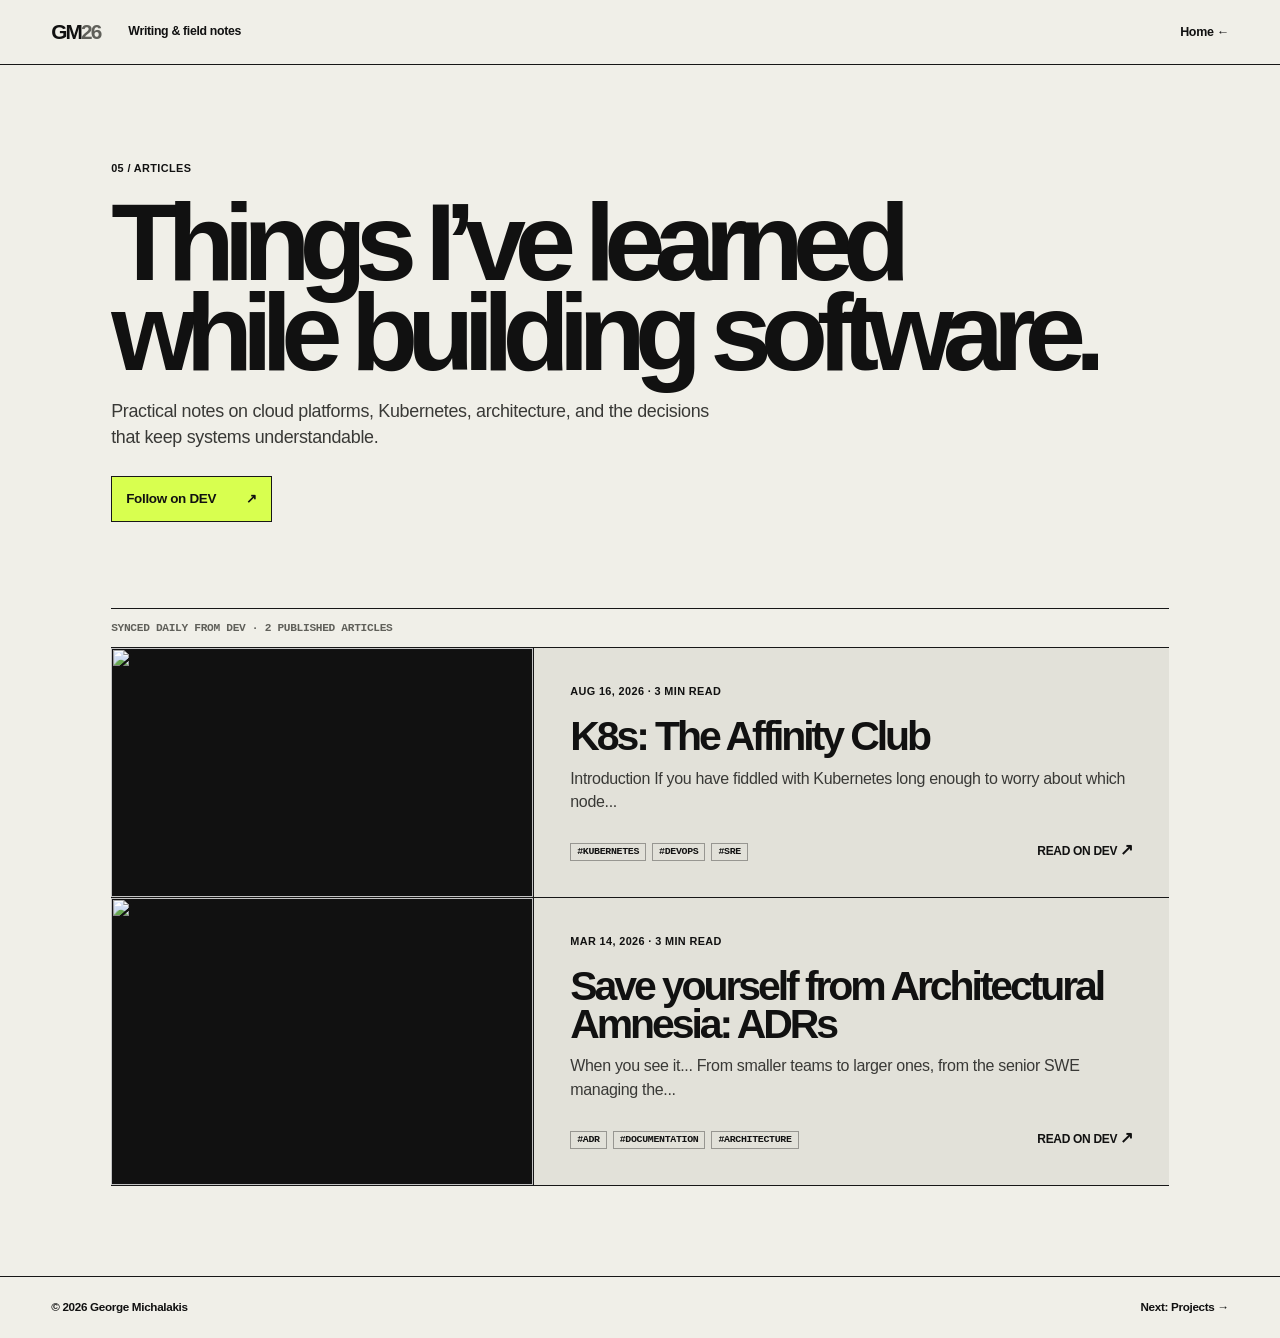
==== articles.html @ 0aab44b2 "Add DEV articles page and daily sync" ====
<!doctype html>
<html lang="en">
<head>
  <meta charset="UTF-8"><meta name="viewport" content="width=device-width, initial-scale=1.0">
  <meta name="description" content="Technical articles by George Michalakis on DEV Community."><meta name="theme-color" content="#d8ff4f">
  <title>Articles — George Michalakis</title><link rel="stylesheet" href="styles.css">
</head>
<body class="articles-page">
  <a class="skip-link" href="#main">Skip to main content</a>
  <header class="site-header"><a class="brand" href="index.html">GM<span>26</span></a><p>Writing &amp; field notes</p><a class="header-link" href="index.html">Home ←</a></header>
  <main id="main" class="detail-page">
    <div class="page-intro"><p class="eyebrow">05 / Articles</p><h1>Things I’ve learned while building software.</h1><p>Practical notes on cloud platforms, Kubernetes, architecture, and the decisions that keep systems understandable.</p><a class="button" href="https://dev.to/thegm26" target="_blank" rel="noreferrer">Follow on DEV <span>↗</span></a></div>
    <p class="article-sync-status" id="article-status" aria-live="polite">Loading articles…</p>
    <section class="article-list" id="article-list" aria-label="Articles"></section>
  </main>
  <footer><span>© 2026 George Michalakis</span><a href="projects.html">Next: Projects →</a></footer>
  <script src="articles.js"></script>
</body>
</html>
---- styles.css ----
.eyebrow{position:relative;display:inline-block}.french-flag{display:inline-block;width:18px;height:12px;margin:0 4px -2px 5px;background:linear-gradient(90deg,#0055a4 0 33.33%,#fff 33.33% 66.66%,#ef4135 66.66%)}@media(max-width:760px){.french-flag{width:15px;height:10px}}
.home-title-sticker{position:absolute;bottom:calc(100% + 3px);left:0;width:58px;height:58px;object-fit:contain;filter:drop-shadow(3px 3px 0 var(--ink))}@media(max-width:760px){.home-title-sticker{bottom:calc(100% + 3px);left:0;width:48px;height:48px}}
.home-stickers{display:flex;gap:10px;margin:18px 0 0}.home-stickers img{width:76px;height:76px;object-fit:contain;filter:drop-shadow(3px 3px 0 var(--ink))}
@media(min-width:901px){.home-main>.home-stickers{grid-column:1;grid-row:3;align-self:start;margin-top:190px}.home-main>.route-map{grid-row:3 / span 2}}
@media(max-width:760px){.home-stickers img{width:62px;height:62px}}
:root{--paper:#f0efe8;--ink:#111;--acid:#d8ff4f;--muted:#60605a;--line:#171717;--soft:#e2e1d9}*{box-sizing:border-box}html{background:var(--paper);scroll-behavior:smooth}body{margin:0;color:var(--ink);background:var(--paper);font:16px/1.45 Arial,Helvetica,sans-serif;letter-spacing:-.02em}a{color:inherit}.skip-link{position:absolute;z-index:5;top:-50px;left:12px;padding:9px 12px;background:var(--acid);font-weight:700}.skip-link:focus{top:12px}.site-header,footer{padding-inline:clamp(18px,4vw,64px)}.site-header{display:flex;align-items:center;min-height:65px;gap:28px;border-bottom:1px solid var(--line)}.brand{font-size:1.3rem;font-weight:900;letter-spacing:-.09em;text-decoration:none}.brand span{color:var(--muted)}.site-header p{margin:0;font-size:.77rem;font-weight:700}.header-link{margin-left:auto;font-size:.78rem;font-weight:800;text-decoration:none}.header-link:hover,footer a:hover{text-decoration:underline;text-underline-offset:3px}.home-main{max-width:1480px;margin:auto;padding:clamp(43px,7vw,100px) clamp(18px,4vw,64px) 46px}.eyebrow{margin:0;font-size:.68rem;font-weight:800;letter-spacing:.035em;text-transform:uppercase}.home-main h1,.page-intro h1{max-width:990px;margin:20px 0 22px;font-size:clamp(3.5rem,8.6vw,9rem);font-weight:800;letter-spacing:-.1em;line-height:.82}.intro{max-width:590px;margin:0;color:#363632;font-size:clamp(1.03rem,1.55vw,1.28rem);line-height:1.42}.navigator{position:relative;display:grid;grid-template-columns:1fr minmax(310px,420px) 1fr;grid-template-rows:1fr 1fr;max-width:1120px;min-height:520px;margin:clamp(56px,8vw,115px) auto 0;border-top:1px solid var(--line);border-bottom:1px solid var(--line)}.portrait-wrap{position:relative;z-index:1;display:grid;grid-row:1/3;grid-column:2;place-items:center;margin:-1px 0;border-right:1px solid var(--line);border-left:1px solid var(--line);background:var(--ink)}.portrait-wrap img{width:min(75%,300px);aspect-ratio:1;object-fit:cover;filter:grayscale(1) contrast(1.08)}.portrait-label{position:absolute;right:18px;bottom:16px;color:var(--acid);font:800 .68rem/1 ui-monospace,SFMono-Regular,Menlo,monospace}.route{position:relative;display:flex;flex-direction:column;justify-content:center;padding:26px;border-bottom:1px solid var(--line)}.route:nth-of-type(4),.route:nth-of-type(5){border-bottom:0}.route span{position:absolute;top:13px;left:14px;color:var(--muted);font:700 .66rem/1 ui-monospace,SFMono-Regular,Menlo,monospace}.route a{display:flex;align-items:center;justify-content:space-between;max-width:270px;font-size:clamp(1.55rem,2.9vw,3rem);font-weight:800;letter-spacing:-.07em;text-decoration:none}.route a b{font-size:.7em}.route p{margin:11px 0 0;color:var(--muted);font-size:.8rem;line-height:1.35}.route:hover{background:var(--acid)}.route:hover p,.route:hover span{color:var(--ink)}.route-projects{grid-row:1;grid-column:1}.route-career{grid-row:1;grid-column:3}.route-cv{grid-row:2;grid-column:1}.route-github{grid-row:2;grid-column:3}footer{display:flex;justify-content:space-between;gap:20px;padding-top:22px;padding-bottom:22px;border-top:1px solid var(--line);font-size:.73rem;font-weight:700}footer a{text-decoration:none}
.detail-page{max-width:1440px;margin:auto;padding:clamp(45px,7vw,104px) clamp(18px,4vw,64px)}.page-intro{max-width:1030px}.page-intro h1{margin-top:19px}.page-intro>p:not(.eyebrow){max-width:620px;margin:0 0 25px;color:#393936;font-size:1.12rem}.button{display:inline-flex;gap:30px;padding:12px 14px;border:1px solid var(--line);background:var(--acid);font-size:.84rem;font-weight:800;text-decoration:none}.button:hover{background:var(--ink);color:var(--paper)}.case-grid{display:grid;grid-template-columns:1.2fr 1fr 1fr;gap:14px;margin-top:clamp(55px,8vw,100px)}.case-card{display:flex;min-height:540px;flex-direction:column;padding:19px;border:1px solid var(--line);background:var(--soft)}.case-card.bright{background:var(--acid)}.case-card h2{margin:28px 0 12px;font-size:clamp(1.7rem,2.7vw,3rem);letter-spacing:-.075em;line-height:.94}.case-card>p:not(.eyebrow):not(.tags){margin:0;color:#373733}.tags{margin:auto 0 0;padding-top:20px;border-top:1px solid rgba(17,17,17,.3);font-size:.68rem;font-weight:800;line-height:1.45;text-transform:uppercase}.case-art{position:relative;height:178px;margin:-19px -19px 24px;overflow:hidden;border-bottom:1px solid var(--line);background:var(--ink)}.clusters i{position:absolute;width:1px;height:150%;top:-45px;background:#ddd;transform:rotate(45deg)}.clusters i:nth-child(1){left:25%}.clusters i:nth-child(2){left:52%;transform:rotate(-45deg)}.clusters i:nth-child(3){left:78%}.clusters b{position:absolute;width:34px;height:34px;border:1px solid var(--acid)}.clusters b:nth-of-type(1){top:32px;left:27%}.clusters b:nth-of-type(2){top:83px;left:52%;background:var(--acid)}.clusters b:nth-of-type(3){bottom:25px;right:22%}.pipes{display:flex;align-items:center;justify-content:center;gap:13px}.pipes b{display:grid;place-items:center;width:49px;height:49px;border:1px solid var(--acid);color:var(--acid);font-size:.65rem}.pipes i{width:23px;height:1px;background:var(--acid)}.spatial{background:var(--acid)}.spatial i{position:absolute;border:1px solid var(--ink)}.spatial i:nth-child(1){top:32px;left:calc(50% - 41px);width:82px;height:82px;border-radius:50%}.spatial i:nth-child(2){top:72px;left:calc(50% - 105px);width:210px;height:1px}.spatial i:nth-child(3){top:19px;left:calc(50% - 1px);width:1px;height:137px}.career-path{max-width:980px;margin:clamp(55px,8vw,105px) 0 0;padding:0;list-style:none;border-top:1px solid var(--line)}.career-path li{display:grid;grid-template-columns:.45fr 1.2fr;gap:28px;padding:27px 0;border-bottom:1px solid var(--line)}.career-path time{color:var(--muted);font:700 .72rem/1 ui-monospace,SFMono-Regular,Menlo,monospace}.career-path h2{margin:15px 0 10px;font-size:clamp(1.45rem,2.4vw,2.4rem);letter-spacing:-.065em;line-height:1}.career-path p:not(.eyebrow){max-width:620px;margin:0;color:#363632}
@media(max-width:760px){.site-header{min-height:56px;gap:14px}.site-header p{display:none}.home-main h1,.page-intro h1{font-size:clamp(3.4rem,17vw,5.7rem)}.navigator{grid-template-columns:1fr 1fr;grid-template-rows:270px 1fr 1fr;min-height:0;margin-top:57px}.portrait-wrap{grid-row:1;grid-column:1/3;border:0;border-bottom:1px solid var(--line)}.portrait-wrap img{width:178px}.route{padding:22px 15px;min-height:168px}.route a{font-size:1.55rem}.route p{font-size:.69rem}.route-projects{grid-row:2;grid-column:1}.route-career{grid-row:2;grid-column:2}.route-cv{grid-row:3;grid-column:1;border-bottom:0}.route-github{grid-row:3;grid-column:2;border-bottom:0}.case-grid{grid-template-columns:1fr}.case-card{min-height:0}.case-art{height:166px}.career-path li{grid-template-columns:1fr;gap:13px}.detail-page{padding-bottom:70px}.page-intro>p:not(.eyebrow){font-size:1rem}footer{font-size:.66rem}}
.route-map{position:relative;max-width:1080px;height:550px;margin:clamp(54px,8vw,110px) auto 0;overflow:hidden;border:1px solid var(--line);background:#e4e3db}.map-header{position:absolute;z-index:2;top:0;right:0;left:0;display:flex;justify-content:space-between;padding:12px 14px;border-bottom:1px solid var(--line);background:var(--paper);font:700 .66rem/1 ui-monospace,SFMono-Regular,Menlo,monospace;text-transform:uppercase}.map-header p{margin:0}.map-header span{color:var(--muted)}.map-lines{position:absolute;inset:0;width:100%;height:100%}.map-lines path{fill:none;stroke:var(--ink);stroke-width:1.5;stroke-dasharray:8 7}.map-lines circle{fill:var(--acid);stroke:var(--ink);stroke-width:1.5}.deploy-bot{position:absolute;top:50%;left:50%;width:128px;height:151px;transform:translate(-50%,-42%);transition:transform .25s ease}.bot-antenna{position:absolute;top:0;left:63px;width:2px;height:21px;background:var(--ink)}.bot-antenna::before{position:absolute;top:-7px;left:-5px;width:12px;height:12px;border:1px solid var(--ink);border-radius:50%;background:var(--acid);content:""}.bot-screen{position:absolute;top:19px;left:0;width:128px;height:101px;border:2px solid var(--ink);border-radius:18px;background:var(--acid);box-shadow:7px 7px 0 var(--ink)}.bot-screen i{position:absolute;top:32px;width:13px;height:13px;border-radius:50%;background:var(--ink)}.bot-screen i:first-child{left:34px}.bot-screen i:nth-child(2){right:34px}.bot-screen b{position:absolute;bottom:16px;left:51px;font-size:26px;line-height:1}.bot-base{position:absolute;bottom:8px;left:19px;width:91px;height:20px;border:2px solid var(--ink);border-radius:0 0 14px 14px;background:var(--paper)}.deploy-bot>span{position:absolute;right:-26px;bottom:-2px;color:var(--muted);font:800 .56rem/.95 ui-monospace,SFMono-Regular,Menlo,monospace;text-align:right}.map-node{position:absolute;z-index:1;display:flex;width:210px;min-height:112px;flex-direction:column;justify-content:center;padding:17px 20px;border:1px solid var(--line);background:var(--paper);box-shadow:4px 4px 0 transparent;font-size:.84rem;text-decoration:none;transition:transform .2s ease,background .2s ease,box-shadow .2s ease}.map-node span{position:absolute;top:10px;left:11px;color:var(--muted);font:700 .61rem/1 ui-monospace,SFMono-Regular,Menlo,monospace}.map-node b{font-size:1.52rem;letter-spacing:-.07em}.map-node small{margin-top:3px;color:var(--muted);font-size:.72rem}.map-node em{position:absolute;right:16px;bottom:13px;font-size:1.18rem;font-style:normal}.map-node:hover,.map-node:focus-visible{z-index:3;background:var(--acid);box-shadow:6px 6px 0 var(--ink);outline:0;transform:translate(-4px,-4px) rotate(-1deg)}.route-map:has(.map-node:hover) .deploy-bot{transform:translate(-50%,-48%) rotate(3deg)}.node-projects{top:91px;left:11%}.node-career{top:91px;right:11%}.node-cv{bottom:42px;left:11%}.node-github{right:11%;bottom:42px}
@media(max-width:760px){.route-map{height:610px;margin-top:56px}.map-header{font-size:.58rem}.map-header span{max-width:115px;text-align:right}.map-lines{display:none}.deploy-bot{top:45%;transform:translate(-50%,-50%) scale(.84)}.map-node{width:calc(50% - 21px);min-height:101px;padding:15px}.map-node b{font-size:1.28rem}.node-projects{top:71px;left:13px}.node-career{top:71px;right:13px}.node-cv{bottom:17px;left:13px}.node-github{right:13px;bottom:17px}.route-map:has(.map-node:hover) .deploy-bot{transform:translate(-50%,-55%) scale(.84) rotate(3deg)}}
@media(min-width:901px){.home-main{display:grid;grid-template-columns:minmax(310px,.62fr) minmax(540px,1.38fr);column-gap:clamp(42px,6vw,96px);align-items:start}.home-main>.eyebrow{grid-column:1 / -1;grid-row:1}.home-main>h1{grid-column:1 / -1;grid-row:2;max-width:1250px;margin:20px 0 clamp(45px,6vw,82px);font-size:clamp(3.75rem,5.3vw,5.8rem)}.home-main>.intro{grid-column:1;grid-row:3;margin:0}.home-main>.route-map{grid-column:2;grid-row:3;width:100%;height:420px;min-height:0;margin:0}.home-main .map-node{width:205px;min-height:105px;padding:18px}.home-main .node-projects,.home-main .node-career{top:70px}.home-main .node-projects{left:8%}.home-main .node-career{right:8%}.home-main .node-cv,.home-main .node-github{bottom:46px}.home-main .node-cv{left:8%}.home-main .node-github{right:8%}.home-main .map-node .route-preview{width:124px;height:124px;top:-80px}}
.route-map .pixel-pet,.route-map .map-rover,.route-map .node-pet{animation:none!important}.route-map .pixel-pet{transform:translate(-50%,-42%)!important}.route-map .pet-prop{display:none!important}.route-map .pet-body,.route-map .pet-feet{background:var(--acid)!important}.route-map:has(.map-node:hover) .pixel-pet,.route-map:has(.map-node:focus-visible) .pixel-pet{top:50%!important;left:50%!important;transform:translate(-50%,-42%)!important}.map-node{transition:background .16s ease,box-shadow .16s ease}.map-node:hover,.map-node:focus-visible{transform:none}@media(max-width:760px){.route-map .pixel-pet{transform:translate(-50%,-50%) scale(.84)!important}.route-map:has(.map-node:hover) .pixel-pet,.route-map:has(.map-node:focus-visible) .pixel-pet{transform:translate(-50%,-50%) scale(.84)!important}}
.robot-return{z-index:3}.robot-return .pet-body{background:var(--acid)!important}.robot-return .pet-feet{background:var(--acid)!important}@media(max-width:760px){.robot-return{transform:translate(-50%,-50%) scale(.84)!important}}
.route-map:has(.node-projects:hover,.node-projects:focus-visible) .pet-prop-projects{width:43px;height:25px;top:101px;left:calc(50% - 21px);background:var(--ink);box-shadow:0 16px 0 -3px var(--ink)}.route-map:has(.node-projects:hover,.node-projects:focus-visible) .pet-prop-projects span{top:4px;left:5px;width:28px;height:12px;background:var(--acid)}.route-map:has(.node-career:hover,.node-career:focus-visible) .pet-prop-career{width:31px;height:20px;top:106px;left:calc(50% - 15px);background:var(--acid)}.route-map:has(.node-career:hover,.node-career:focus-visible) .pet-prop-career span{top:-10px;left:7px;width:11px;height:9px;border:3px solid var(--ink);border-bottom:0}.route-map:has(.node-cv:hover,.node-cv:focus-visible) .pet-prop-cv{width:23px;height:31px;top:98px;left:calc(50% - 11px);background:var(--paper)}.route-map:has(.node-cv:hover,.node-cv:focus-visible) .pet-prop-cv::before{position:absolute;top:7px;left:4px;width:9px;height:3px;background:var(--ink);box-shadow:0 6px 0 var(--ink),0 12px 0 var(--ink);content:""}.route-map:has(.node-github:hover,.node-github:focus-visible) .pet-prop-github{width:48px;height:25px;top:104px;left:calc(50% - 24px);background:var(--acid);box-shadow:-13px 9px 0 var(--acid),13px 9px 0 var(--acid)}.route-map:has(.node-github:hover,.node-github:focus-visible) .pet-prop-github::after{position:absolute;top:-22px;right:-28px;color:var(--ink);font:900 18px/1 ui-monospace,SFMono-Regular,Menlo,monospace;content:"!";text-shadow:-33px 10px 0 var(--ink),-61px 1px 0 var(--ink)}
.route-scenes{position:absolute;z-index:4;inset:0;pointer-events:none}.route-scenes img{position:absolute;top:50%;left:50%;width:285px;height:285px;object-fit:contain;opacity:0;transform:translate(-50%,-50%);transition:opacity .12s ease}.route-map:has(.node-projects:hover,.node-projects:focus-visible) .scene-projects,.route-map:has(.node-career:hover,.node-career:focus-visible) .scene-career,.route-map:has(.node-cv:hover,.node-cv:focus-visible) .scene-cv,.route-map:has(.node-github:hover,.node-github:focus-visible) .scene-github{opacity:1}@media(max-width:760px){.route-scenes img{width:215px;height:215px}}
.route-map[data-active] .robot-return{opacity:0}.route-map[data-active="projects"] .scene-projects,.route-map[data-active="career"] .scene-career,.route-map[data-active="cv"] .scene-cv,.route-map[data-active="github"] .scene-github{opacity:1}@media(max-width:760px){.route-map[data-active] .robot-return{opacity:0}}
.map-node .route-preview{position:absolute;z-index:6;top:-92px;right:-48px;width:142px;height:142px;object-fit:contain;pointer-events:none;opacity:0;transform:rotate(4deg);transition:opacity .12s ease}.map-node:hover .route-preview,.map-node:focus-visible .route-preview{opacity:1}.node-career .route-preview,.node-github .route-preview{right:auto;left:-48px;transform:rotate(-4deg)}.node-cv .route-preview{top:-98px}@media(max-width:760px){.map-node .route-preview{top:-68px;right:-28px;width:105px;height:105px}.node-career .route-preview,.node-github .route-preview{right:auto;left:-28px}.node-cv .route-preview{top:-72px}}
.map-robot{position:absolute;z-index:2;top:50%;left:50%;width:190px;height:190px;object-fit:contain;mix-blend-mode:multiply;transform:translate(-50%,-50%)}@media(max-width:760px){.map-robot{width:138px;height:138px}}

/* Route scout: a small pixel pet whose held item changes with the selected route. */
.pixel-pet{animation:pet-bob 2.4s ease-in-out infinite}.pixel-pet .pet-shadow{position:absolute;bottom:5px;left:26px;width:80px;height:11px;background:#bbb9af}.pixel-pet .pet-antenna{position:absolute;top:1px;left:65px;width:4px;height:18px;background:var(--ink)}.pixel-pet .pet-antenna::before{position:absolute;top:-7px;left:-4px;width:12px;height:12px;border:3px solid var(--ink);background:var(--acid);content:""}.pixel-pet .pet-ear{position:absolute;top:27px;width:14px;height:18px;background:var(--ink)}.pixel-pet .pet-ear-left{left:12px}.pixel-pet .pet-ear-right{right:12px}.pixel-pet .pet-head{position:absolute;top:27px;left:21px;width:90px;height:67px;border:4px solid var(--ink);background:var(--acid);box-shadow:6px 6px 0 var(--ink)}.pixel-pet .pet-head i{position:absolute;top:22px;width:10px;height:10px;background:var(--ink)}.pixel-pet .pet-head i:first-child{left:23px}.pixel-pet .pet-head i:nth-child(2){right:23px}.pixel-pet .pet-head b{position:absolute;bottom:10px;left:38px;font:900 24px/.5 ui-monospace,SFMono-Regular,Menlo,monospace}.pixel-pet .pet-body{position:absolute;top:91px;left:39px;width:53px;height:35px;border:4px solid var(--ink);background:var(--paper)}.pixel-pet .pet-body::before{position:absolute;top:7px;left:17px;width:11px;height:11px;background:var(--acid);content:""}.pixel-pet .pet-arm{position:absolute;top:96px;width:17px;height:26px;border:4px solid var(--ink);background:var(--acid)}.pixel-pet .pet-arm-left{left:24px;border-right:0}.pixel-pet .pet-arm-right{right:24px;border-left:0}.pixel-pet .pet-feet{position:absolute;bottom:12px;left:35px;width:62px;height:11px;border:4px solid var(--ink);border-top:0;background:var(--paper)}.pixel-pet .pet-prop{position:absolute;z-index:2;top:102px;left:calc(50% - 16px);width:32px;height:25px;border:3px solid var(--ink);background:var(--acid);opacity:0;transform:translateY(9px) scale(.7);transition:opacity .18s ease,transform .18s ease}.pixel-pet .pet-prop span{position:absolute}.pixel-pet .pet-prop-projects{border-top-width:8px}.pixel-pet .pet-prop-projects span{top:-11px;left:3px;width:14px;height:7px;border:3px solid var(--ink);border-bottom:0;background:var(--acid)}.pixel-pet .pet-prop-career{width:25px;height:23px;background:var(--paper)}.pixel-pet .pet-prop-career span{top:-10px;left:5px;width:10px;height:9px;border:3px solid var(--ink);border-bottom:0}.pixel-pet .pet-prop-cv{width:22px;height:29px;background:var(--paper)}.pixel-pet .pet-prop-cv::before,.pixel-pet .pet-prop-cv::after{position:absolute;left:4px;width:9px;height:3px;background:var(--ink);content:""}.pixel-pet .pet-prop-cv::before{top:7px}.pixel-pet .pet-prop-cv::after{top:14px}.pixel-pet .pet-prop-github{width:38px;height:19px;top:106px}.pixel-pet .pet-prop-github::before{position:absolute;top:-10px;left:11px;width:11px;height:9px;border:3px solid var(--ink);border-bottom:0;content:""}.pixel-pet .pet-prop-github span{right:-8px;bottom:-9px;width:10px;height:3px;background:var(--ink);box-shadow:-8px -6px 0 var(--ink),-16px -12px 0 var(--ink)}.pixel-pet .pet-caption{position:absolute;right:-28px;bottom:2px;color:var(--muted);font:800 .56rem/.95 ui-monospace,SFMono-Regular,Menlo,monospace;text-align:right;opacity:0;transform:translateY(3px);transition:opacity .18s ease,transform .18s ease}.pixel-pet .pet-caption-idle{opacity:1;transform:none}.route-map:has(.node-projects:hover,.node-projects:focus-visible) .pet-prop-projects,.route-map:has(.node-career:hover,.node-career:focus-visible) .pet-prop-career,.route-map:has(.node-cv:hover,.node-cv:focus-visible) .pet-prop-cv,.route-map:has(.node-github:hover,.node-github:focus-visible) .pet-prop-github{opacity:1;transform:none}.route-map:has(.node-projects:hover,.node-projects:focus-visible) .pet-caption-idle,.route-map:has(.node-career:hover,.node-career:focus-visible) .pet-caption-idle,.route-map:has(.node-cv:hover,.node-cv:focus-visible) .pet-caption-idle,.route-map:has(.node-github:hover,.node-github:focus-visible) .pet-caption-idle{opacity:0}.route-map:has(.node-projects:hover,.node-projects:focus-visible) .pet-caption-projects,.route-map:has(.node-career:hover,.node-career:focus-visible) .pet-caption-career,.route-map:has(.node-cv:hover,.node-cv:focus-visible) .pet-caption-cv,.route-map:has(.node-github:hover,.node-github:focus-visible) .pet-caption-github{opacity:1;transform:none}@keyframes pet-bob{50%{margin-top:-5px}}
.case-card{position:relative}.content-sticker{position:absolute;top:203px;right:13px;width:86px;height:86px;object-fit:cover;}.case-card:has(.content-sticker) h2{max-width:68%}.career-path li>div{position:relative}.timeline-sticker{position:absolute;top:0;right:0;width:94px;height:94px;object-fit:cover;}.career-path li:has(.timeline-sticker) h2,.career-path li:has(.timeline-sticker) p:not(.eyebrow){max-width:calc(100% - 118px)}
.vr-showcase{margin-top:14px;border:1px solid var(--line);background:var(--ink);color:var(--paper)}.vr-showcase-intro{padding:clamp(24px,4vw,46px);border-bottom:1px solid rgba(240,239,232,.4)}.vr-showcase .eyebrow{color:var(--acid)}.vr-showcase h2{max-width:700px;margin:15px 0;font-size:clamp(2.1rem,4.3vw,4.5rem);letter-spacing:-.09em;line-height:.88}.vr-showcase-intro>p:not(.eyebrow):not(.tags){max-width:640px;margin:0;color:#d5d4ce;font-size:1.05rem}.vr-showcase .tags{max-width:640px;margin-top:25px;border-color:rgba(240,239,232,.35);color:var(--paper)}.vr-project-grid{display:grid;grid-template-columns:repeat(2,minmax(0,1fr))}.vr-project-card{display:flex;min-height:270px;border-right:1px solid rgba(240,239,232,.4);border-bottom:1px solid rgba(240,239,232,.4);background:var(--ink);color:var(--paper);text-decoration:none;transition:background .18s ease,color .18s ease}.vr-project-card:nth-child(2n){border-right:0}.vr-project-card:nth-last-child(-n+2){border-bottom:0}.vr-project-card:hover,.vr-project-card:focus-visible{background:var(--acid);color:var(--ink);outline:0}.vr-project-image{position:relative;display:block;width:47%;min-width:47%;overflow:hidden;border-right:1px solid rgba(240,239,232,.4);background:#292929}.vr-project-image img{width:100%;height:100%;object-fit:cover;filter:saturate(.75) contrast(1.1);transition:transform .25s ease,filter .25s ease}.vr-project-card:hover .vr-project-image img,.vr-project-card:focus-visible .vr-project-image img{transform:scale(1.06);filter:saturate(1) contrast(1.05)}.vr-project-image b{position:absolute;right:10px;bottom:10px;padding:6px 8px;background:var(--acid);color:var(--ink);font-size:.65rem;letter-spacing:.02em;text-transform:uppercase}.vr-project-content{display:flex;flex:1;flex-direction:column;padding:20px}.vr-project-content strong{display:block;margin:18px 0 11px;font-size:clamp(1.35rem,2.1vw,2.2rem);letter-spacing:-.07em;line-height:.96}.vr-project-content small{color:#d5d4ce;font-size:.82rem;line-height:1.42}.vr-project-card:hover .vr-project-content small,.vr-project-card:focus-visible .vr-project-content small{color:#25251f}@media(max-width:760px){.vr-project-grid{grid-template-columns:1fr}.vr-project-card,.vr-project-card:nth-child(2n),.vr-project-card:nth-last-child(-n+2){min-height:235px;border-right:0;border-bottom:1px solid rgba(240,239,232,.4)}.vr-project-card:last-child{border-bottom:0}.vr-project-image{width:43%;min-width:43%}.vr-project-content{padding:17px}.vr-project-content strong{margin:15px 0 8px}.vr-project-content small{font-size:.76rem}}
.case-link{color:inherit;text-decoration:none;cursor:pointer;transition:transform .18s ease,box-shadow .18s ease,background .18s ease}.case-link:hover,.case-link:focus-visible{box-shadow:7px 7px 0 var(--ink);outline:0;transform:translate(-4px,-4px);background:#fff}.case-link.bright:hover,.case-link.bright:focus-visible{background:#ecff9a}.case-link-cta{display:flex;justify-content:space-between;margin-top:25px;padding:13px 0 2px;border-top:1px solid rgba(17,17,17,.3);font-size:.76rem;font-weight:800;text-transform:uppercase}.case-link-cta b{font-size:1.25rem;line-height:.7;transition:transform .18s ease}.case-link:hover .case-link-cta b,.case-link:focus-visible .case-link-cta b{transform:translateX(5px)}.case-link .tags{margin-top:15px}.vr-video-list{max-width:1050px;margin:clamp(50px,7vw,90px) 0 0;border-top:1px solid var(--line)}.vr-video{display:grid;grid-template-columns:220px minmax(0,1fr) auto;gap:clamp(19px,3.5vw,48px);align-items:center;padding:18px 0;border-bottom:1px solid var(--line);color:inherit;text-decoration:none;transition:background .18s ease}.vr-video:hover,.vr-video:focus-visible{margin-inline:-18px;padding-inline:18px;background:var(--acid);outline:0}.vr-video img{display:block;width:220px;aspect-ratio:4/3;object-fit:cover;filter:contrast(1.08)}.vr-video h2{margin:10px 0 8px;font-size:clamp(1.65rem,3vw,3rem);letter-spacing:-.075em;line-height:.94}.vr-video div>p:not(.eyebrow){max-width:570px;margin:0;color:#393936}.vr-video>span{display:flex;gap:12px;align-items:center;font-size:.76rem;font-weight:800;text-transform:uppercase}.vr-video>span b{font-size:1.25rem}@media(max-width:760px){.vr-video{grid-template-columns:112px minmax(0,1fr);gap:15px;padding:14px 0}.vr-video img{width:112px}.vr-video>span{grid-column:2;justify-self:start}.vr-video:hover,.vr-video:focus-visible{margin-inline:-10px;padding-inline:10px}.vr-video h2{font-size:1.5rem}.vr-video div>p:not(.eyebrow){font-size:.83rem}.vr-video .eyebrow{font-size:.58rem}}
@media(max-width:760px){.content-sticker{top:183px;width:74px;height:74px}.timeline-sticker{width:72px;height:72px}.career-path li:has(.timeline-sticker) h2,.career-path li:has(.timeline-sticker) p:not(.eyebrow){max-width:calc(100% - 92px)}}

/* Career is a compact overview: the intro and three chapters share one row. */
.career-page .detail-page{display:grid;grid-template-columns:minmax(310px,.66fr) minmax(720px,1.54fr);gap:clamp(42px,6vw,96px);align-items:start}.career-page .page-intro h1{max-width:620px;font-size:clamp(3rem,4.5vw,4.7rem);line-height:.9}.career-page .career-path{max-width:none;display:grid;grid-template-columns:1fr;gap:0;border:0;margin:0}.career-page .career-path li{display:block;min-height:0;padding:18px 0;border:0;background:transparent}.career-page .career-path li:first-child{padding-top:0}.career-page .career-path li+li{border-top:1px solid var(--line)}.career-page .career-path li>div{display:flex;flex-direction:column;height:100%}.career-page .career-path time{display:block;margin-bottom:20px}.career-page .timeline-sticker{position:absolute;top:0;right:0;order:initial;width:108px;height:108px;margin:0;object-fit:contain}.career-page .career-path h2{order:initial;margin:0 0 8px;font-size:clamp(1.2rem,1.55vw,1.7rem)}.career-page .career-path p:not(.eyebrow){order:initial;max-width:calc(100% - 132px)!important;font-size:.87rem}.career-page .career-path .eyebrow{order:0;margin:0}
@media(max-width:960px){.career-page .detail-page{display:block}.career-page .career-path{margin-top:42px}}@media(max-width:760px){.career-page .career-path{display:block}.career-page .career-path li{min-height:0;margin-bottom:14px}.career-page .timeline-sticker{width:88px;height:88px}.career-page .page-intro h1{font-size:clamp(2.8rem,13vw,4.8rem)}}
.career-page .career-path li.career-tutor .timeline-sticker,.career-page .career-path li.career-degree-entry .timeline-sticker{top:0;right:12px;width:84px;height:84px}@media(max-width:760px){.career-page .career-path li.career-tutor .timeline-sticker,.career-page .career-path li.career-degree-entry .timeline-sticker{right:8px;width:70px;height:70px}}

/* Articles route and the DEV-powered writing index. */
.intro-block{max-width:590px}.intro-block .intro{max-width:none}.writing-link{display:inline-flex;align-items:center;gap:14px;margin-top:24px;padding-bottom:4px;border-bottom:1px solid var(--ink);font-size:.78rem;font-weight:800;text-decoration:none;text-transform:uppercase}.writing-link span{font-size:1.15rem;line-height:.7;transition:transform .18s ease}.writing-link:hover span,.writing-link:focus-visible span{transform:translateX(5px)}
.articles-page .detail-page{max-width:1160px}.article-sync-status{margin:clamp(48px,7vw,86px) 0 0;padding:12px 0;border-top:1px solid var(--line);border-bottom:1px solid var(--line);color:var(--muted);font:700 .7rem/1.3 ui-monospace,SFMono-Regular,Menlo,monospace;text-transform:uppercase}.article-sync-status.has-error{color:#8c2020}.article-list{border-bottom:1px solid var(--line)}.article-card{display:grid;grid-template-columns:minmax(230px,.8fr) minmax(0,1.2fr);border-bottom:1px solid var(--line);background:var(--soft)}.article-card:last-child{border-bottom:0}.article-image{display:block;min-height:245px;overflow:hidden;border-right:1px solid var(--line);background:var(--ink)}.article-image img{display:block;width:100%;height:100%;object-fit:cover;filter:saturate(.7) contrast(1.05);transition:filter .2s ease,transform .2s ease}.article-card:hover .article-image img{filter:saturate(1) contrast(1);transform:scale(1.03)}.article-image-placeholder{display:grid;width:100%;height:100%;place-items:center;color:var(--acid);font:900 3rem/1 ui-monospace,SFMono-Regular,Menlo,monospace}.article-content{display:flex;min-height:245px;flex-direction:column;padding:clamp(20px,3vw,36px)}.article-content h2{margin:18px 0 11px;font-size:clamp(1.65rem,3.2vw,3.3rem);letter-spacing:-.075em;line-height:.92}.article-content h2 a{text-decoration:none}.article-content h2 a:hover{text-decoration:underline;text-decoration-thickness:2px;text-underline-offset:4px}.article-content>p:not(.eyebrow){max-width:560px;margin:0;color:#393936}.article-meta{display:flex;align-items:end;justify-content:space-between;gap:20px;margin-top:auto;padding-top:25px}.article-meta>a{font-size:.75rem;font-weight:800;text-decoration:none;text-transform:uppercase;white-space:nowrap}.article-meta>a:hover{text-decoration:underline;text-underline-offset:3px}.article-meta>a b{font-size:1rem}.article-tags{display:flex;flex-wrap:wrap;gap:6px}.article-tags span{padding:3px 6px;border:1px solid rgba(17,17,17,.36);font:700 .62rem/1 ui-monospace,SFMono-Regular,Menlo,monospace;text-transform:uppercase}@media(max-width:760px){.node-articles{top:calc(50% - 33px);left:calc(50% - 83px);width:166px!important;min-height:84px!important;padding:13px!important}.articles-page .detail-page{padding-bottom:68px}.article-card{grid-template-columns:1fr}.article-image{min-height:180px;border-right:0;border-bottom:1px solid var(--line)}.article-content{min-height:0}.article-meta{align-items:start;flex-direction:column;gap:14px;padding-top:20px}}
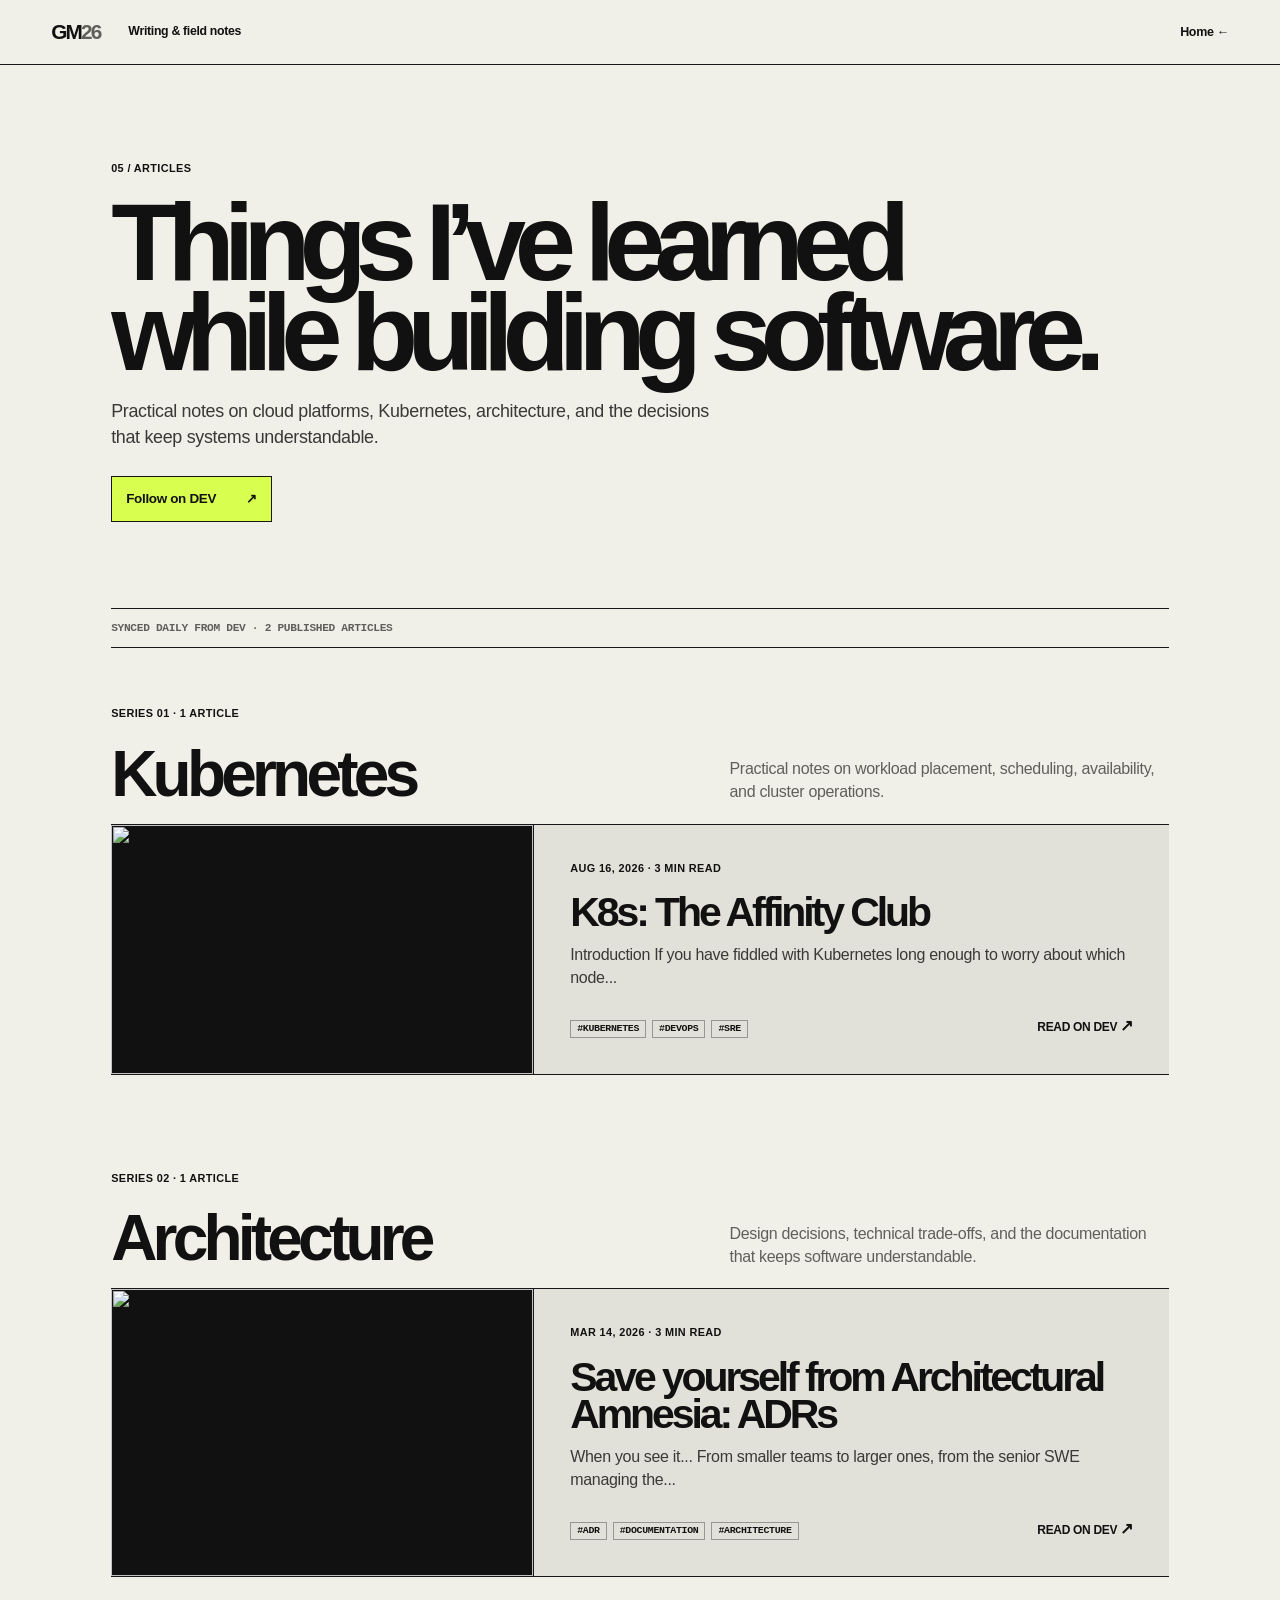
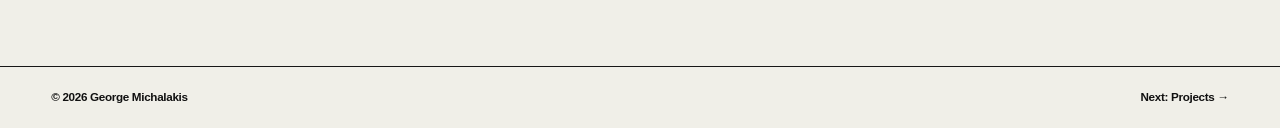
==== commit 5a0296ae: "Group articles by Kubernetes and architecture" ====
--- a/articles.html
+++ b/articles.html
@@ -11,7 +11,7 @@
   <main id="main" class="detail-page">
     <div class="page-intro"><p class="eyebrow">05 / Articles</p><h1>Things I’ve learned while building software.</h1><p>Practical notes on cloud platforms, Kubernetes, architecture, and the decisions that keep systems understandable.</p><a class="button" href="https://dev.to/thegm26" target="_blank" rel="noreferrer">Follow on DEV <span>↗</span></a></div>
     <p class="article-sync-status" id="article-status" aria-live="polite">Loading articles…</p>
-    <section class="article-list" id="article-list" aria-label="Articles"></section>
+    <div class="article-groups" id="article-list" aria-label="Articles"></div>
   </main>
   <footer><span>© 2026 George Michalakis</span><a href="projects.html">Next: Projects →</a></footer>
   <script src="articles.js"></script>
--- a/styles.css
+++ b/styles.css
@@ -32,3 +32,5 @@
 /* Articles route and the DEV-powered writing index. */
 .intro-block{max-width:590px}.intro-block .intro{max-width:none}.writing-link{display:inline-flex;align-items:center;gap:14px;margin-top:24px;padding-bottom:4px;border-bottom:1px solid var(--ink);font-size:.78rem;font-weight:800;text-decoration:none;text-transform:uppercase}.writing-link span{font-size:1.15rem;line-height:.7;transition:transform .18s ease}.writing-link:hover span,.writing-link:focus-visible span{transform:translateX(5px)}
 .articles-page .detail-page{max-width:1160px}.article-sync-status{margin:clamp(48px,7vw,86px) 0 0;padding:12px 0;border-top:1px solid var(--line);border-bottom:1px solid var(--line);color:var(--muted);font:700 .7rem/1.3 ui-monospace,SFMono-Regular,Menlo,monospace;text-transform:uppercase}.article-sync-status.has-error{color:#8c2020}.article-list{border-bottom:1px solid var(--line)}.article-card{display:grid;grid-template-columns:minmax(230px,.8fr) minmax(0,1.2fr);border-bottom:1px solid var(--line);background:var(--soft)}.article-card:last-child{border-bottom:0}.article-image{display:block;min-height:245px;overflow:hidden;border-right:1px solid var(--line);background:var(--ink)}.article-image img{display:block;width:100%;height:100%;object-fit:cover;filter:saturate(.7) contrast(1.05);transition:filter .2s ease,transform .2s ease}.article-card:hover .article-image img{filter:saturate(1) contrast(1);transform:scale(1.03)}.article-image-placeholder{display:grid;width:100%;height:100%;place-items:center;color:var(--acid);font:900 3rem/1 ui-monospace,SFMono-Regular,Menlo,monospace}.article-content{display:flex;min-height:245px;flex-direction:column;padding:clamp(20px,3vw,36px)}.article-content h2{margin:18px 0 11px;font-size:clamp(1.65rem,3.2vw,3.3rem);letter-spacing:-.075em;line-height:.92}.article-content h2 a{text-decoration:none}.article-content h2 a:hover{text-decoration:underline;text-decoration-thickness:2px;text-underline-offset:4px}.article-content>p:not(.eyebrow){max-width:560px;margin:0;color:#393936}.article-meta{display:flex;align-items:end;justify-content:space-between;gap:20px;margin-top:auto;padding-top:25px}.article-meta>a{font-size:.75rem;font-weight:800;text-decoration:none;text-transform:uppercase;white-space:nowrap}.article-meta>a:hover{text-decoration:underline;text-underline-offset:3px}.article-meta>a b{font-size:1rem}.article-tags{display:flex;flex-wrap:wrap;gap:6px}.article-tags span{padding:3px 6px;border:1px solid rgba(17,17,17,.36);font:700 .62rem/1 ui-monospace,SFMono-Regular,Menlo,monospace;text-transform:uppercase}@media(max-width:760px){.node-articles{top:calc(50% - 33px);left:calc(50% - 83px);width:166px!important;min-height:84px!important;padding:13px!important}.articles-page .detail-page{padding-bottom:68px}.article-card{grid-template-columns:1fr}.article-image{min-height:180px;border-right:0;border-bottom:1px solid var(--line)}.article-content{min-height:0}.article-meta{align-items:start;flex-direction:column;gap:14px;padding-top:20px}}
+
+.article-groups{display:grid;gap:clamp(54px,8vw,96px);padding-top:clamp(32px,5vw,58px)}.article-group-heading{display:grid;grid-template-columns:minmax(0,1.15fr) minmax(260px,.85fr);gap:24px;align-items:end;padding:0 0 20px;border-bottom:1px solid var(--line)}.article-group-heading .eyebrow{grid-column:1/-1;margin:0}.article-group-heading h2{margin:0;max-width:700px;font-size:clamp(2.1rem,5vw,5rem);letter-spacing:-.075em;line-height:.9}.article-group-heading>p:last-child{margin:0;max-width:520px;color:var(--muted)}@media(max-width:760px){.article-group-heading{grid-template-columns:1fr}.article-group-heading .eyebrow{grid-column:auto}.article-group-heading h2{font-size:clamp(2.2rem,13vw,4rem)}}
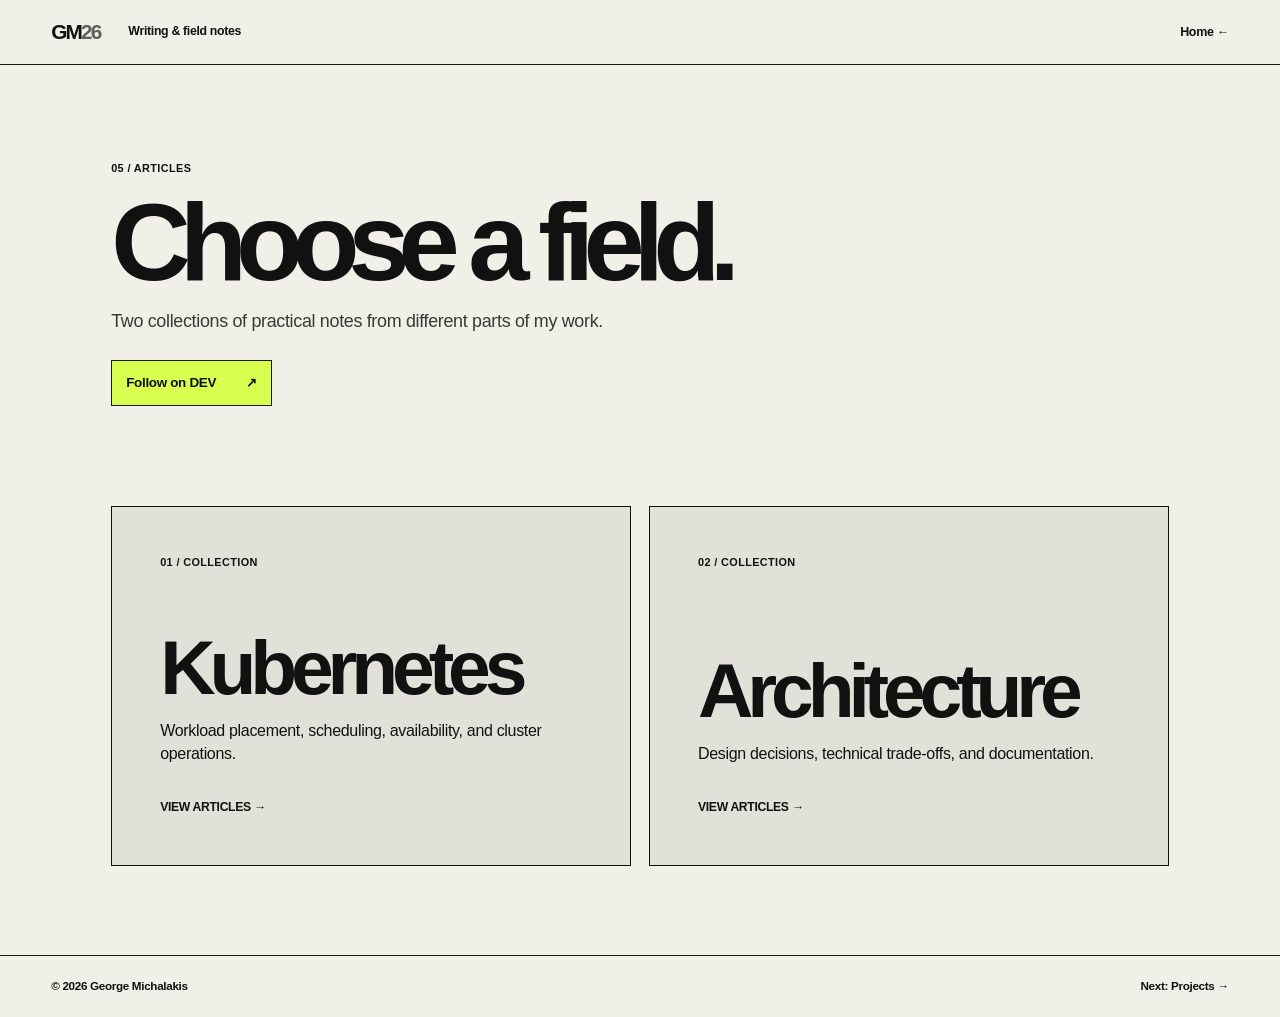
==== commit 7d92246f: "Split article categories into separate pages" ====
--- a/articles.html
+++ b/articles.html
@@ -9,11 +9,12 @@
   <a class="skip-link" href="#main">Skip to main content</a>
   <header class="site-header"><a class="brand" href="index.html">GM<span>26</span></a><p>Writing &amp; field notes</p><a class="header-link" href="index.html">Home ←</a></header>
   <main id="main" class="detail-page">
-    <div class="page-intro"><p class="eyebrow">05 / Articles</p><h1>Things I’ve learned while building software.</h1><p>Practical notes on cloud platforms, Kubernetes, architecture, and the decisions that keep systems understandable.</p><a class="button" href="https://dev.to/thegm26" target="_blank" rel="noreferrer">Follow on DEV <span>↗</span></a></div>
-    <p class="article-sync-status" id="article-status" aria-live="polite">Loading articles…</p>
-    <div class="article-groups" id="article-list" aria-label="Articles"></div>
+    <div class="page-intro"><p class="eyebrow">05 / Articles</p><h1>Choose a field.</h1><p>Two collections of practical notes from different parts of my work.</p><a class="button" href="https://dev.to/thegm26" target="_blank" rel="noreferrer">Follow on DEV <span>↗</span></a></div>
+    <nav class="article-category-grid" aria-label="Article categories">
+      <a class="article-category-card" href="articles-kubernetes.html"><p class="eyebrow">01 / Collection</p><h2>Kubernetes</h2><p>Workload placement, scheduling, availability, and cluster operations.</p><span>View articles →</span></a>
+      <a class="article-category-card" href="articles-architecture.html"><p class="eyebrow">02 / Collection</p><h2>Architecture</h2><p>Design decisions, technical trade-offs, and documentation.</p><span>View articles →</span></a>
+    </nav>
   </main>
   <footer><span>© 2026 George Michalakis</span><a href="projects.html">Next: Projects →</a></footer>
-  <script src="articles.js"></script>
 </body>
 </html>
--- a/styles.css
+++ b/styles.css
@@ -33,4 +33,6 @@
 .intro-block{max-width:590px}.intro-block .intro{max-width:none}.writing-link{display:inline-flex;align-items:center;gap:14px;margin-top:24px;padding-bottom:4px;border-bottom:1px solid var(--ink);font-size:.78rem;font-weight:800;text-decoration:none;text-transform:uppercase}.writing-link span{font-size:1.15rem;line-height:.7;transition:transform .18s ease}.writing-link:hover span,.writing-link:focus-visible span{transform:translateX(5px)}
 .articles-page .detail-page{max-width:1160px}.article-sync-status{margin:clamp(48px,7vw,86px) 0 0;padding:12px 0;border-top:1px solid var(--line);border-bottom:1px solid var(--line);color:var(--muted);font:700 .7rem/1.3 ui-monospace,SFMono-Regular,Menlo,monospace;text-transform:uppercase}.article-sync-status.has-error{color:#8c2020}.article-list{border-bottom:1px solid var(--line)}.article-card{display:grid;grid-template-columns:minmax(230px,.8fr) minmax(0,1.2fr);border-bottom:1px solid var(--line);background:var(--soft)}.article-card:last-child{border-bottom:0}.article-image{display:block;min-height:245px;overflow:hidden;border-right:1px solid var(--line);background:var(--ink)}.article-image img{display:block;width:100%;height:100%;object-fit:cover;filter:saturate(.7) contrast(1.05);transition:filter .2s ease,transform .2s ease}.article-card:hover .article-image img{filter:saturate(1) contrast(1);transform:scale(1.03)}.article-image-placeholder{display:grid;width:100%;height:100%;place-items:center;color:var(--acid);font:900 3rem/1 ui-monospace,SFMono-Regular,Menlo,monospace}.article-content{display:flex;min-height:245px;flex-direction:column;padding:clamp(20px,3vw,36px)}.article-content h2{margin:18px 0 11px;font-size:clamp(1.65rem,3.2vw,3.3rem);letter-spacing:-.075em;line-height:.92}.article-content h2 a{text-decoration:none}.article-content h2 a:hover{text-decoration:underline;text-decoration-thickness:2px;text-underline-offset:4px}.article-content>p:not(.eyebrow){max-width:560px;margin:0;color:#393936}.article-meta{display:flex;align-items:end;justify-content:space-between;gap:20px;margin-top:auto;padding-top:25px}.article-meta>a{font-size:.75rem;font-weight:800;text-decoration:none;text-transform:uppercase;white-space:nowrap}.article-meta>a:hover{text-decoration:underline;text-underline-offset:3px}.article-meta>a b{font-size:1rem}.article-tags{display:flex;flex-wrap:wrap;gap:6px}.article-tags span{padding:3px 6px;border:1px solid rgba(17,17,17,.36);font:700 .62rem/1 ui-monospace,SFMono-Regular,Menlo,monospace;text-transform:uppercase}@media(max-width:760px){.node-articles{top:calc(50% - 33px);left:calc(50% - 83px);width:166px!important;min-height:84px!important;padding:13px!important}.articles-page .detail-page{padding-bottom:68px}.article-card{grid-template-columns:1fr}.article-image{min-height:180px;border-right:0;border-bottom:1px solid var(--line)}.article-content{min-height:0}.article-meta{align-items:start;flex-direction:column;gap:14px;padding-top:20px}}
 
-.article-groups{display:grid;gap:clamp(54px,8vw,96px);padding-top:clamp(32px,5vw,58px)}.article-group-heading{display:grid;grid-template-columns:minmax(0,1.15fr) minmax(260px,.85fr);gap:24px;align-items:end;padding:0 0 20px;border-bottom:1px solid var(--line)}.article-group-heading .eyebrow{grid-column:1/-1;margin:0}.article-group-heading h2{margin:0;max-width:700px;font-size:clamp(2.1rem,5vw,5rem);letter-spacing:-.075em;line-height:.9}.article-group-heading>p:last-child{margin:0;max-width:520px;color:var(--muted)}@media(max-width:760px){.article-group-heading{grid-template-columns:1fr}.article-group-heading .eyebrow{grid-column:auto}.article-group-heading h2{font-size:clamp(2.2rem,13vw,4rem)}}
+.article-groups{padding-top:clamp(32px,5vw,58px)}.article-category-tabs{display:flex;flex-wrap:wrap;gap:10px;margin-bottom:clamp(42px,6vw,72px)}.article-category-tab{display:flex;align-items:center;gap:18px;padding:13px 17px;border:1px solid var(--ink);background:transparent;color:var(--ink);font:800 .78rem/1 ui-monospace,SFMono-Regular,Menlo,monospace;text-transform:uppercase;cursor:pointer}.article-category-tab span{display:grid;min-width:22px;height:22px;place-items:center;border:1px solid currentColor;border-radius:50%;font-size:.65rem}.article-category-tab:hover,.article-category-tab[aria-selected=true]{background:var(--ink);color:var(--acid)}.article-category-tab:focus-visible{outline:3px solid var(--acid);outline-offset:3px}.article-group[hidden]{display:none}.article-group-heading{display:grid;grid-template-columns:minmax(0,1.15fr) minmax(260px,.85fr);gap:24px;align-items:end;padding:0 0 20px;border-bottom:1px solid var(--line)}.article-group-heading .eyebrow{grid-column:1/-1;margin:0}.article-group-heading h2{margin:0;max-width:700px;font-size:clamp(2.1rem,5vw,5rem);letter-spacing:-.075em;line-height:.9}.article-group-heading>p:last-child{margin:0;max-width:520px;color:var(--muted)}@media(max-width:760px){.article-category-tabs{display:grid;grid-template-columns:1fr 1fr}.article-category-tab{justify-content:space-between}.article-group-heading{grid-template-columns:1fr}.article-group-heading .eyebrow{grid-column:auto}.article-group-heading h2{font-size:clamp(2.2rem,13vw,4rem)}}
+
+.article-category-grid{display:grid;grid-template-columns:1fr 1fr;gap:18px;margin-top:clamp(50px,8vw,100px)}.article-category-card{display:flex;min-height:360px;flex-direction:column;padding:clamp(25px,4vw,48px);border:1px solid var(--ink);background:var(--soft);color:var(--ink);text-decoration:none;transition:background .18s ease,color .18s ease,transform .18s ease}.article-category-card h2{margin:auto 0 18px;font-size:clamp(2.8rem,6vw,6rem);letter-spacing:-.08em;line-height:.85}.article-category-card>p:not(.eyebrow){max-width:420px;margin:0;color:inherit}.article-category-card>span{margin-top:34px;font-size:.76rem;font-weight:900;text-transform:uppercase}.article-category-card:hover{background:var(--ink);color:var(--acid);transform:translateY(-4px)}.article-category-card:focus-visible{outline:4px solid var(--acid);outline-offset:4px}@media(max-width:760px){.article-category-grid{grid-template-columns:1fr}.article-category-card{min-height:280px}}
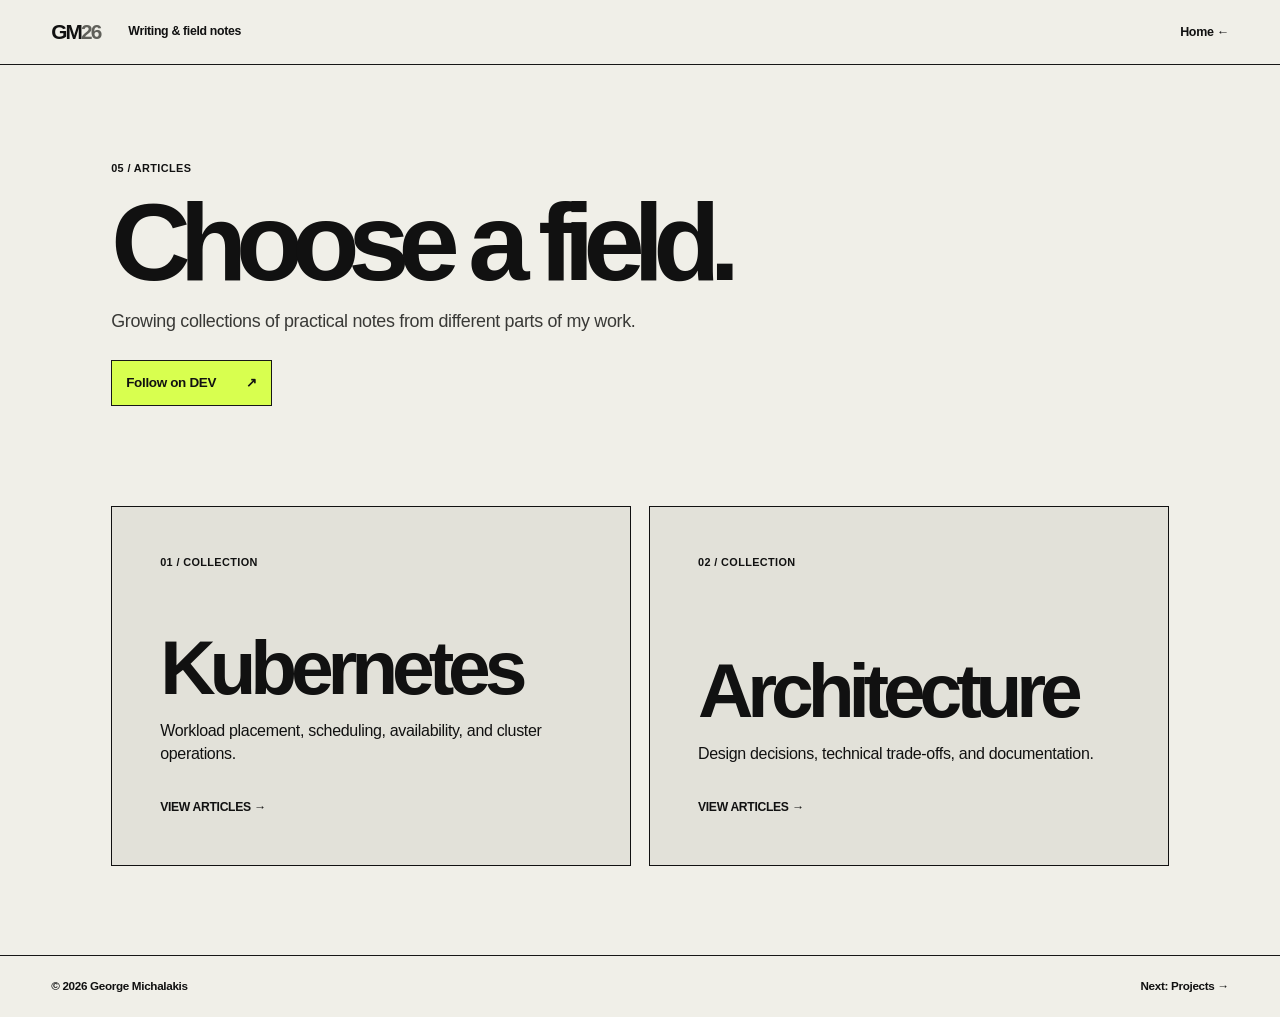
==== commit 7fe77506: "Add publications and thesis links" ====
--- a/articles.html
+++ b/articles.html
@@ -9,7 +9,7 @@
   <a class="skip-link" href="#main">Skip to main content</a>
   <header class="site-header"><a class="brand" href="index.html">GM<span>26</span></a><p>Writing &amp; field notes</p><a class="header-link" href="index.html">Home ←</a></header>
   <main id="main" class="detail-page">
-    <div class="page-intro"><p class="eyebrow">05 / Articles</p><h1>Choose a field.</h1><p>Two collections of practical notes from different parts of my work.</p><a class="button" href="https://dev.to/thegm26" target="_blank" rel="noreferrer">Follow on DEV <span>↗</span></a></div>
+    <div class="page-intro"><p class="eyebrow">05 / Articles</p><h1>Choose a field.</h1><p>Growing collections of practical notes from different parts of my work.</p><a class="button" href="https://dev.to/thegm26" target="_blank" rel="noreferrer">Follow on DEV <span>↗</span></a></div>
     <nav class="article-category-grid" aria-label="Article categories">
       <a class="article-category-card" href="articles-kubernetes.html"><p class="eyebrow">01 / Collection</p><h2>Kubernetes</h2><p>Workload placement, scheduling, availability, and cluster operations.</p><span>View articles →</span></a>
       <a class="article-category-card" href="articles-architecture.html"><p class="eyebrow">02 / Collection</p><h2>Architecture</h2><p>Design decisions, technical trade-offs, and documentation.</p><span>View articles →</span></a>
--- a/styles.css
+++ b/styles.css
@@ -36,3 +36,9 @@
 .article-groups{padding-top:clamp(32px,5vw,58px)}.article-category-tabs{display:flex;flex-wrap:wrap;gap:10px;margin-bottom:clamp(42px,6vw,72px)}.article-category-tab{display:flex;align-items:center;gap:18px;padding:13px 17px;border:1px solid var(--ink);background:transparent;color:var(--ink);font:800 .78rem/1 ui-monospace,SFMono-Regular,Menlo,monospace;text-transform:uppercase;cursor:pointer}.article-category-tab span{display:grid;min-width:22px;height:22px;place-items:center;border:1px solid currentColor;border-radius:50%;font-size:.65rem}.article-category-tab:hover,.article-category-tab[aria-selected=true]{background:var(--ink);color:var(--acid)}.article-category-tab:focus-visible{outline:3px solid var(--acid);outline-offset:3px}.article-group[hidden]{display:none}.article-group-heading{display:grid;grid-template-columns:minmax(0,1.15fr) minmax(260px,.85fr);gap:24px;align-items:end;padding:0 0 20px;border-bottom:1px solid var(--line)}.article-group-heading .eyebrow{grid-column:1/-1;margin:0}.article-group-heading h2{margin:0;max-width:700px;font-size:clamp(2.1rem,5vw,5rem);letter-spacing:-.075em;line-height:.9}.article-group-heading>p:last-child{margin:0;max-width:520px;color:var(--muted)}@media(max-width:760px){.article-category-tabs{display:grid;grid-template-columns:1fr 1fr}.article-category-tab{justify-content:space-between}.article-group-heading{grid-template-columns:1fr}.article-group-heading .eyebrow{grid-column:auto}.article-group-heading h2{font-size:clamp(2.2rem,13vw,4rem)}}
 
 .article-category-grid{display:grid;grid-template-columns:1fr 1fr;gap:18px;margin-top:clamp(50px,8vw,100px)}.article-category-card{display:flex;min-height:360px;flex-direction:column;padding:clamp(25px,4vw,48px);border:1px solid var(--ink);background:var(--soft);color:var(--ink);text-decoration:none;transition:background .18s ease,color .18s ease,transform .18s ease}.article-category-card h2{margin:auto 0 18px;font-size:clamp(2.8rem,6vw,6rem);letter-spacing:-.08em;line-height:.85}.article-category-card>p:not(.eyebrow){max-width:420px;margin:0;color:inherit}.article-category-card>span{margin-top:34px;font-size:.76rem;font-weight:900;text-transform:uppercase}.article-category-card:hover{background:var(--ink);color:var(--acid);transform:translateY(-4px)}.article-category-card:focus-visible{outline:4px solid var(--acid);outline-offset:4px}@media(max-width:760px){.article-category-grid{grid-template-columns:1fr}.article-category-card{min-height:280px}}
+
+/* Peer-reviewed work on the applied-research page. */
+.publication-section{max-width:1050px;margin:clamp(70px,10vw,130px) 0 0}.publication-heading{display:grid;grid-template-columns:minmax(0,1.2fr) minmax(260px,.8fr);gap:18px 40px;align-items:end;padding-bottom:25px;border-bottom:1px solid var(--line)}.publication-heading .eyebrow{grid-column:1/-1}.publication-heading h2{margin:0;font-size:clamp(3.2rem,7vw,7rem);letter-spacing:-.09em;line-height:.82}.publication-heading>p:last-child{max-width:390px;margin:0;color:var(--muted)}.publication-list{margin:0;padding:0;list-style:none}.publication-list li{display:grid;grid-template-columns:150px minmax(0,1.15fr) minmax(220px,.85fr) auto;gap:18px 28px;align-items:start;padding:25px 0;border-bottom:1px solid var(--line)}.publication-list li>div{display:flex;flex-direction:column;gap:7px}.publication-list time{font:900 1.35rem/1 ui-monospace,SFMono-Regular,Menlo,monospace}.publication-list li>div span{color:var(--muted);font-size:.65rem;font-weight:800;text-transform:uppercase}.publication-list h3{margin:0;font-size:clamp(1.2rem,2vw,1.75rem);letter-spacing:-.055em;line-height:1.05}.publication-list li>p{margin:0;color:#393936;font-size:.78rem;line-height:1.5}.publication-list li>a{font-size:.7rem;font-weight:900;text-decoration:none;text-transform:uppercase;white-space:nowrap}.publication-list li>a:hover{text-decoration:underline;text-underline-offset:3px}.publication-list li>a b{font-size:1rem}@media(max-width:850px){.publication-heading{grid-template-columns:1fr}.publication-heading .eyebrow{grid-column:auto}.publication-list li{grid-template-columns:110px minmax(0,1fr) auto}.publication-list li>p{grid-column:2/4}}@media(max-width:600px){.publication-list li{grid-template-columns:1fr}.publication-list li>p{grid-column:auto}.publication-list li>a{justify-self:start}.publication-list li>div{flex-direction:row;align-items:center}.publication-heading h2{font-size:clamp(3rem,18vw,5rem)}}
+.header-contact{display:flex;gap:18px;margin-left:auto;font-size:.72rem;font-weight:800}.header-contact a{text-decoration:none}.header-contact a:hover{text-decoration:underline;text-underline-offset:3px}@media(max-width:760px){.header-contact{gap:10px;font-size:.66rem}.header-contact a:first-child{font-size:0}.header-contact a:first-child::after{font-size:.66rem;content:"Email"}}
+.button-row{display:flex;flex-wrap:wrap;gap:9px}.publication-page .publication-section{margin-top:clamp(50px,7vw,90px)}
+.home-secondary-links{display:flex;align-items:flex-start;flex-direction:column;gap:12px;margin-top:24px}.home-secondary-links .writing-link{margin-top:0}
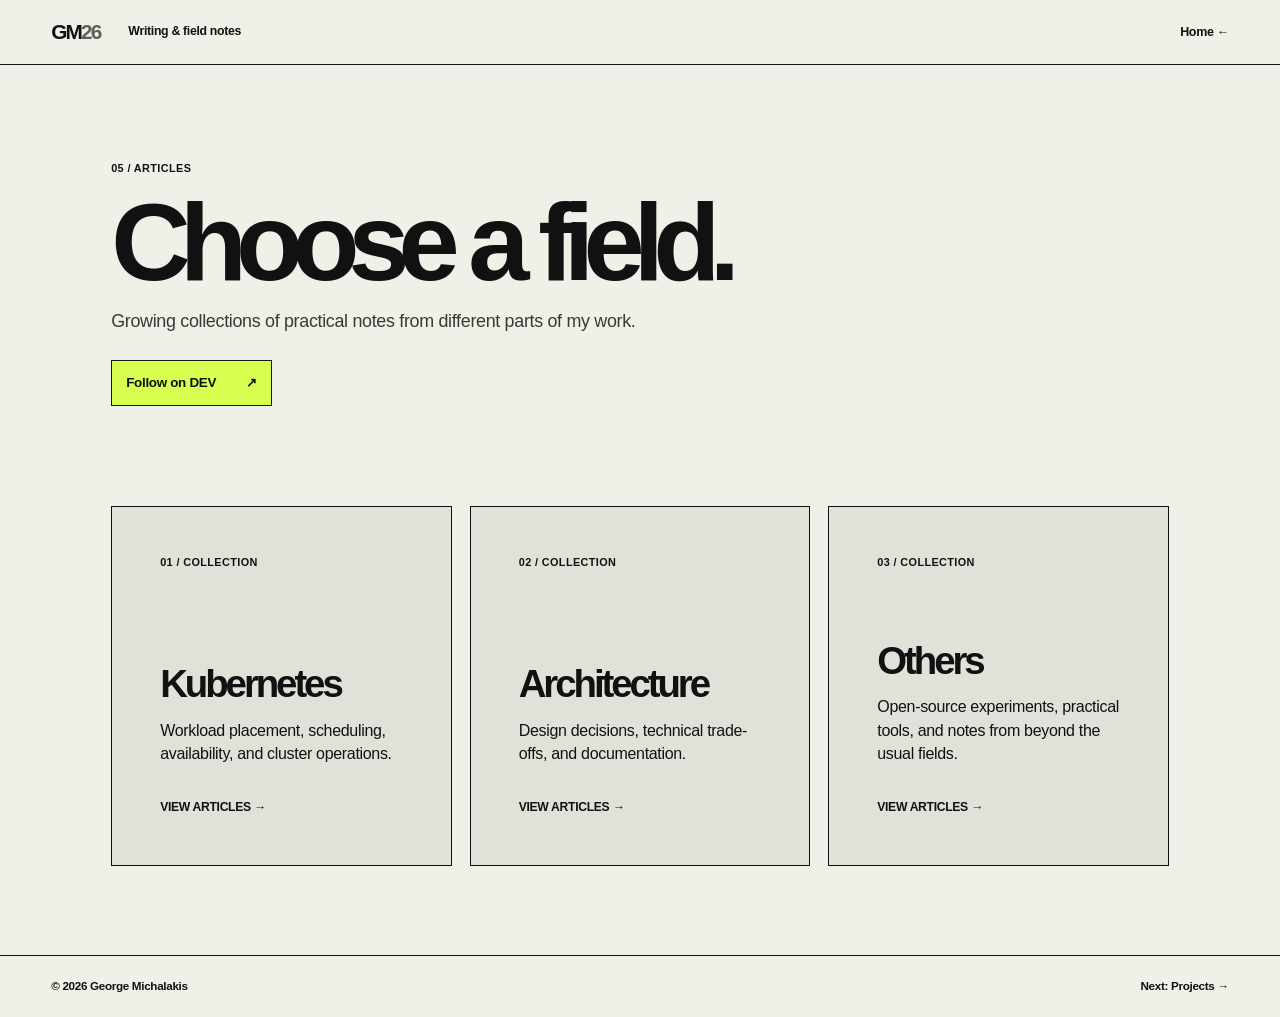
==== commit cd3d3a91: "feat: add Others article collection with AgentHop" ====
--- a/articles.html
+++ b/articles.html
@@ -13,6 +13,7 @@
     <nav class="article-category-grid" aria-label="Article categories">
       <a class="article-category-card" href="articles-kubernetes.html"><p class="eyebrow">01 / Collection</p><h2>Kubernetes</h2><p>Workload placement, scheduling, availability, and cluster operations.</p><span>View articles →</span></a>
       <a class="article-category-card" href="articles-architecture.html"><p class="eyebrow">02 / Collection</p><h2>Architecture</h2><p>Design decisions, technical trade-offs, and documentation.</p><span>View articles →</span></a>
+      <a class="article-category-card" href="articles-others.html"><p class="eyebrow">03 / Collection</p><h2>Others</h2><p>Open-source experiments, practical tools, and notes from beyond the usual fields.</p><span>View articles →</span></a>
     </nav>
   </main>
   <footer><span>© 2026 George Michalakis</span><a href="projects.html">Next: Projects →</a></footer>
--- a/styles.css
+++ b/styles.css
@@ -1,5 +1,4 @@
 .eyebrow{position:relative;display:inline-block}.french-flag{display:inline-block;width:18px;height:12px;margin:0 4px -2px 5px;background:linear-gradient(90deg,#0055a4 0 33.33%,#fff 33.33% 66.66%,#ef4135 66.66%)}@media(max-width:760px){.french-flag{width:15px;height:10px}}
-.home-title-sticker{position:absolute;bottom:calc(100% + 3px);left:0;width:58px;height:58px;object-fit:contain;filter:drop-shadow(3px 3px 0 var(--ink))}@media(max-width:760px){.home-title-sticker{bottom:calc(100% + 3px);left:0;width:48px;height:48px}}
 .home-stickers{display:flex;gap:10px;margin:18px 0 0}.home-stickers img{width:76px;height:76px;object-fit:contain;filter:drop-shadow(3px 3px 0 var(--ink))}
 @media(min-width:901px){.home-main>.home-stickers{grid-column:1;grid-row:3;align-self:start;margin-top:190px}.home-main>.route-map{grid-row:3 / span 2}}
 @media(max-width:760px){.home-stickers img{width:62px;height:62px}}
@@ -24,6 +23,9 @@
 .case-link{color:inherit;text-decoration:none;cursor:pointer;transition:transform .18s ease,box-shadow .18s ease,background .18s ease}.case-link:hover,.case-link:focus-visible{box-shadow:7px 7px 0 var(--ink);outline:0;transform:translate(-4px,-4px);background:#fff}.case-link.bright:hover,.case-link.bright:focus-visible{background:#ecff9a}.case-link-cta{display:flex;justify-content:space-between;margin-top:25px;padding:13px 0 2px;border-top:1px solid rgba(17,17,17,.3);font-size:.76rem;font-weight:800;text-transform:uppercase}.case-link-cta b{font-size:1.25rem;line-height:.7;transition:transform .18s ease}.case-link:hover .case-link-cta b,.case-link:focus-visible .case-link-cta b{transform:translateX(5px)}.case-link .tags{margin-top:15px}.vr-video-list{max-width:1050px;margin:clamp(50px,7vw,90px) 0 0;border-top:1px solid var(--line)}.vr-video{display:grid;grid-template-columns:220px minmax(0,1fr) auto;gap:clamp(19px,3.5vw,48px);align-items:center;padding:18px 0;border-bottom:1px solid var(--line);color:inherit;text-decoration:none;transition:background .18s ease}.vr-video:hover,.vr-video:focus-visible{margin-inline:-18px;padding-inline:18px;background:var(--acid);outline:0}.vr-video img{display:block;width:220px;aspect-ratio:4/3;object-fit:cover;filter:contrast(1.08)}.vr-video h2{margin:10px 0 8px;font-size:clamp(1.65rem,3vw,3rem);letter-spacing:-.075em;line-height:.94}.vr-video div>p:not(.eyebrow){max-width:570px;margin:0;color:#393936}.vr-video>span{display:flex;gap:12px;align-items:center;font-size:.76rem;font-weight:800;text-transform:uppercase}.vr-video>span b{font-size:1.25rem}@media(max-width:760px){.vr-video{grid-template-columns:112px minmax(0,1fr);gap:15px;padding:14px 0}.vr-video img{width:112px}.vr-video>span{grid-column:2;justify-self:start}.vr-video:hover,.vr-video:focus-visible{margin-inline:-10px;padding-inline:10px}.vr-video h2{font-size:1.5rem}.vr-video div>p:not(.eyebrow){font-size:.83rem}.vr-video .eyebrow{font-size:.58rem}}
 @media(max-width:760px){.content-sticker{top:183px;width:74px;height:74px}.timeline-sticker{width:72px;height:72px}.career-path li:has(.timeline-sticker) h2,.career-path li:has(.timeline-sticker) p:not(.eyebrow){max-width:calc(100% - 92px)}}
 
+/* Sanitized Spring-to-Quarkus migration case study. */
+.migration-page{max-width:1240px}.migration-page .page-intro{max-width:920px}.migration-proof{display:grid;grid-template-columns:repeat(3,minmax(0,1fr));margin-top:clamp(45px,7vw,78px);border-top:1px solid var(--line);border-left:1px solid var(--line)}.migration-proof>div{display:flex;min-height:142px;flex-direction:column;justify-content:space-between;padding:18px;border-right:1px solid var(--line);border-bottom:1px solid var(--line);background:var(--soft)}.migration-proof>div:first-child{background:var(--acid)}.migration-proof strong{font-size:clamp(1.8rem,3.6vw,3.4rem);letter-spacing:-.08em;line-height:.9}.migration-proof span{max-width:155px;font-size:.73rem;font-weight:800;line-height:1.2;text-transform:uppercase}.migration-diagram{margin:0;border:1px solid var(--line);border-top:0;background:var(--ink)}.migration-diagram img{display:block;width:100%;height:auto}.migration-diagram figcaption{padding:11px 16px;border-top:1px solid rgba(240,239,232,.35);color:#d5d4ce;font-size:.74rem;line-height:1.35}.migration-section,.migration-context,.migration-roles,.migration-outcome{margin-top:clamp(68px,10vw,120px)}.migration-heading{display:grid;grid-template-columns:minmax(0,1.15fr) minmax(260px,.85fr);gap:28px 56px;align-items:end;padding-bottom:23px;border-bottom:1px solid var(--line)}.migration-heading .eyebrow{grid-column:1/-1}.migration-heading h2,.context-copy h2,.migration-outcome h2{max-width:700px;margin:0;font-size:clamp(2.8rem,6.5vw,6.5rem);letter-spacing:-.095em;line-height:.84}.migration-heading>p{max-width:420px;margin:0;color:var(--muted);font-size:.95rem}.migration-flow{margin:0;padding:0;list-style:none;border-bottom:1px solid var(--line)}.migration-flow li{display:grid;grid-template-columns:74px minmax(0,1fr) auto;gap:18px 28px;align-items:center;padding:26px 0;border-top:1px solid var(--line)}.flow-number{align-self:start;color:var(--muted);font:800 .76rem/1 ui-monospace,SFMono-Regular,Menlo,monospace}.migration-flow h3{margin:8px 0 8px;font-size:clamp(1.3rem,2.2vw,2.2rem);letter-spacing:-.065em;line-height:.98}.migration-flow p:not(.eyebrow){max-width:720px;margin:0;color:#393936}.flow-output{align-self:start;min-width:118px;padding:8px 9px;border:1px solid var(--line);background:var(--acid);font:800 .62rem/1.1 ui-monospace,SFMono-Regular,Menlo,monospace;text-align:center;text-transform:uppercase}.flow-boundary{background:linear-gradient(90deg,transparent 0 74px,var(--soft) 74px)}.migration-context{display:grid;grid-template-columns:minmax(260px,.8fr) minmax(0,1.2fr);gap:42px 72px;align-items:start;padding:clamp(24px,4vw,48px);background:var(--ink);color:var(--paper)}.context-copy .eyebrow{color:var(--acid)}.context-copy h2{margin:16px 0}.context-copy>p:not(.eyebrow){max-width:460px;margin:0;color:#d5d4ce}.context-map{display:grid;gap:14px}.context-track{display:grid;grid-template-columns:82px 1fr 1.2fr 20px 1fr 1.2fr;gap:8px;align-items:center;padding:13px;border:1px solid rgba(240,239,232,.4);font-size:.72rem}.context-track>span{color:var(--acid);font-weight:800;text-transform:uppercase}.context-track strong{font-size:.8rem}.context-track small{color:#bbb9b0}.context-track b,.context-merge b,.context-merge i{color:var(--acid);font-style:normal;text-align:center}.context-merge{display:flex;flex-wrap:wrap;gap:9px;align-items:center;padding:16px 0 0;font:800 .63rem/1.2 ui-monospace,SFMono-Regular,Menlo,monospace;text-transform:uppercase}.context-merge>span{width:100%;color:#bbb9b0}.context-merge strong{padding:7px 8px;border:1px solid var(--acid);color:var(--acid)}.role-grid{display:grid;grid-template-columns:repeat(3,1fr);border-top:1px solid var(--line);border-left:1px solid var(--line)}.role-grid article{min-height:245px;padding:22px;border-right:1px solid var(--line);border-bottom:1px solid var(--line);background:var(--soft)}.role-grid article:nth-child(2){background:var(--acid)}.role-grid article>span{display:grid;width:28px;height:28px;place-items:center;border:1px solid currentColor;font:800 .72rem/1 ui-monospace,SFMono-Regular,Menlo,monospace}.role-grid h3{margin:38px 0 10px;font-size:clamp(1.4rem,2.2vw,2.15rem);letter-spacing:-.065em;line-height:.95}.role-grid p{margin:0;color:#393936;font-size:.9rem}.migration-outcome{max-width:930px;padding:clamp(25px,5vw,62px);border:1px solid var(--line);background:var(--acid)}.migration-outcome h2{margin:16px 0 24px}.migration-outcome>p:not(.eyebrow){max-width:680px;margin:0;font-size:clamp(1.05rem,1.6vw,1.35rem);line-height:1.4}.migration-outcome .case-note{margin-top:30px!important;padding-top:14px;border-top:1px solid rgba(17,17,17,.35);font-size:.75rem!important;font-weight:800;text-transform:uppercase}@media(max-width:760px){.migration-proof{grid-template-columns:1fr}.migration-proof>div{min-height:105px}.migration-heading,.migration-context{grid-template-columns:1fr}.migration-heading .eyebrow{grid-column:auto}.migration-flow li{grid-template-columns:42px minmax(0,1fr)}.flow-output{grid-column:2;justify-self:start}.flow-boundary{background:var(--soft)}.context-track{grid-template-columns:1fr 16px 1fr;gap:7px}.context-track span,.context-track small{display:none}.context-track strong{font-size:.7rem}.role-grid{grid-template-columns:1fr}.role-grid article{min-height:0}.role-grid h3{margin:25px 0 9px}.migration-heading h2,.context-copy h2,.migration-outcome h2{font-size:clamp(2.6rem,13vw,4.6rem)}}
+
 /* Career is a compact overview: the intro and three chapters share one row. */
 .career-page .detail-page{display:grid;grid-template-columns:minmax(310px,.66fr) minmax(720px,1.54fr);gap:clamp(42px,6vw,96px);align-items:start}.career-page .page-intro h1{max-width:620px;font-size:clamp(3rem,4.5vw,4.7rem);line-height:.9}.career-page .career-path{max-width:none;display:grid;grid-template-columns:1fr;gap:0;border:0;margin:0}.career-page .career-path li{display:block;min-height:0;padding:18px 0;border:0;background:transparent}.career-page .career-path li:first-child{padding-top:0}.career-page .career-path li+li{border-top:1px solid var(--line)}.career-page .career-path li>div{display:flex;flex-direction:column;height:100%}.career-page .career-path time{display:block;margin-bottom:20px}.career-page .timeline-sticker{position:absolute;top:0;right:0;order:initial;width:108px;height:108px;margin:0;object-fit:contain}.career-page .career-path h2{order:initial;margin:0 0 8px;font-size:clamp(1.2rem,1.55vw,1.7rem)}.career-page .career-path p:not(.eyebrow){order:initial;max-width:calc(100% - 132px)!important;font-size:.87rem}.career-page .career-path .eyebrow{order:0;margin:0}
 @media(max-width:960px){.career-page .detail-page{display:block}.career-page .career-path{margin-top:42px}}@media(max-width:760px){.career-page .career-path{display:block}.career-page .career-path li{min-height:0;margin-bottom:14px}.career-page .timeline-sticker{width:88px;height:88px}.career-page .page-intro h1{font-size:clamp(2.8rem,13vw,4.8rem)}}
@@ -35,10 +37,43 @@
 
 .article-groups{padding-top:clamp(32px,5vw,58px)}.article-category-tabs{display:flex;flex-wrap:wrap;gap:10px;margin-bottom:clamp(42px,6vw,72px)}.article-category-tab{display:flex;align-items:center;gap:18px;padding:13px 17px;border:1px solid var(--ink);background:transparent;color:var(--ink);font:800 .78rem/1 ui-monospace,SFMono-Regular,Menlo,monospace;text-transform:uppercase;cursor:pointer}.article-category-tab span{display:grid;min-width:22px;height:22px;place-items:center;border:1px solid currentColor;border-radius:50%;font-size:.65rem}.article-category-tab:hover,.article-category-tab[aria-selected=true]{background:var(--ink);color:var(--acid)}.article-category-tab:focus-visible{outline:3px solid var(--acid);outline-offset:3px}.article-group[hidden]{display:none}.article-group-heading{display:grid;grid-template-columns:minmax(0,1.15fr) minmax(260px,.85fr);gap:24px;align-items:end;padding:0 0 20px;border-bottom:1px solid var(--line)}.article-group-heading .eyebrow{grid-column:1/-1;margin:0}.article-group-heading h2{margin:0;max-width:700px;font-size:clamp(2.1rem,5vw,5rem);letter-spacing:-.075em;line-height:.9}.article-group-heading>p:last-child{margin:0;max-width:520px;color:var(--muted)}@media(max-width:760px){.article-category-tabs{display:grid;grid-template-columns:1fr 1fr}.article-category-tab{justify-content:space-between}.article-group-heading{grid-template-columns:1fr}.article-group-heading .eyebrow{grid-column:auto}.article-group-heading h2{font-size:clamp(2.2rem,13vw,4rem)}}
 
-.article-category-grid{display:grid;grid-template-columns:1fr 1fr;gap:18px;margin-top:clamp(50px,8vw,100px)}.article-category-card{display:flex;min-height:360px;flex-direction:column;padding:clamp(25px,4vw,48px);border:1px solid var(--ink);background:var(--soft);color:var(--ink);text-decoration:none;transition:background .18s ease,color .18s ease,transform .18s ease}.article-category-card h2{margin:auto 0 18px;font-size:clamp(2.8rem,6vw,6rem);letter-spacing:-.08em;line-height:.85}.article-category-card>p:not(.eyebrow){max-width:420px;margin:0;color:inherit}.article-category-card>span{margin-top:34px;font-size:.76rem;font-weight:900;text-transform:uppercase}.article-category-card:hover{background:var(--ink);color:var(--acid);transform:translateY(-4px)}.article-category-card:focus-visible{outline:4px solid var(--acid);outline-offset:4px}@media(max-width:760px){.article-category-grid{grid-template-columns:1fr}.article-category-card{min-height:280px}}
+.article-category-grid{display:grid;grid-template-columns:repeat(3,minmax(0,1fr));gap:18px;margin-top:clamp(50px,8vw,100px)}.article-category-card{display:flex;min-height:360px;flex-direction:column;padding:clamp(25px,4vw,48px);border:1px solid var(--ink);background:var(--soft);color:var(--ink);text-decoration:none;transition:background .18s ease,color .18s ease,transform .18s ease}.article-category-card h2{margin:auto 0 18px;font-size:clamp(2.4rem,2.8vw,3rem);letter-spacing:-.08em;line-height:.85;overflow-wrap:anywhere}.article-category-card>p:not(.eyebrow){max-width:420px;margin:0;color:inherit}.article-category-card>span{margin-top:34px;font-size:.76rem;font-weight:900;text-transform:uppercase}.article-category-card:hover{background:var(--ink);color:var(--acid);transform:translateY(-4px)}.article-category-card:focus-visible{outline:4px solid var(--acid);outline-offset:4px}@media(max-width:960px){.article-category-grid{grid-template-columns:1fr 1fr}}@media(max-width:760px){.article-category-grid{grid-template-columns:1fr}.article-category-card{min-height:280px}.article-category-card h2{font-size:clamp(2.8rem,12vw,3.8rem)}}
 
 /* Peer-reviewed work on the applied-research page. */
 .publication-section{max-width:1050px;margin:clamp(70px,10vw,130px) 0 0}.publication-heading{display:grid;grid-template-columns:minmax(0,1.2fr) minmax(260px,.8fr);gap:18px 40px;align-items:end;padding-bottom:25px;border-bottom:1px solid var(--line)}.publication-heading .eyebrow{grid-column:1/-1}.publication-heading h2{margin:0;font-size:clamp(3.2rem,7vw,7rem);letter-spacing:-.09em;line-height:.82}.publication-heading>p:last-child{max-width:390px;margin:0;color:var(--muted)}.publication-list{margin:0;padding:0;list-style:none}.publication-list li{display:grid;grid-template-columns:150px minmax(0,1.15fr) minmax(220px,.85fr) auto;gap:18px 28px;align-items:start;padding:25px 0;border-bottom:1px solid var(--line)}.publication-list li>div{display:flex;flex-direction:column;gap:7px}.publication-list time{font:900 1.35rem/1 ui-monospace,SFMono-Regular,Menlo,monospace}.publication-list li>div span{color:var(--muted);font-size:.65rem;font-weight:800;text-transform:uppercase}.publication-list h3{margin:0;font-size:clamp(1.2rem,2vw,1.75rem);letter-spacing:-.055em;line-height:1.05}.publication-list li>p{margin:0;color:#393936;font-size:.78rem;line-height:1.5}.publication-list li>a{font-size:.7rem;font-weight:900;text-decoration:none;text-transform:uppercase;white-space:nowrap}.publication-list li>a:hover{text-decoration:underline;text-underline-offset:3px}.publication-list li>a b{font-size:1rem}@media(max-width:850px){.publication-heading{grid-template-columns:1fr}.publication-heading .eyebrow{grid-column:auto}.publication-list li{grid-template-columns:110px minmax(0,1fr) auto}.publication-list li>p{grid-column:2/4}}@media(max-width:600px){.publication-list li{grid-template-columns:1fr}.publication-list li>p{grid-column:auto}.publication-list li>a{justify-self:start}.publication-list li>div{flex-direction:row;align-items:center}.publication-heading h2{font-size:clamp(3rem,18vw,5rem)}}
 .header-contact{display:flex;gap:18px;margin-left:auto;font-size:.72rem;font-weight:800}.header-contact a{text-decoration:none}.header-contact a:hover{text-decoration:underline;text-underline-offset:3px}@media(max-width:760px){.header-contact{gap:10px;font-size:.66rem}.header-contact a:first-child{font-size:0}.header-contact a:first-child::after{font-size:.66rem;content:"Email"}}
-.button-row{display:flex;flex-wrap:wrap;gap:9px}.publication-page .publication-section{margin-top:clamp(50px,7vw,90px)}
+.publication-page .publication-section{margin-top:clamp(50px,7vw,90px)}
 .home-secondary-links{display:flex;align-items:flex-start;flex-direction:column;gap:12px;margin-top:24px}.home-secondary-links .writing-link{margin-top:0}
+.linkedin-link{color:#0a66c2!important;text-decoration:underline!important;text-decoration-thickness:1px!important;text-underline-offset:3px!important}
+
+/* Keep the home destination grid compact now that the centre hub is gone. */
+@media(min-width:901px){.home-main>.route-map{max-width:780px;height:360px;justify-self:center}.home-main .map-node{width:190px;min-height:98px}.home-main .node-projects,.home-main .node-career{top:43px}.home-main .node-projects,.home-main .node-cv{left:11%}.home-main .node-career,.home-main .node-github{right:11%}.home-main .node-cv,.home-main .node-github{bottom:34px}}
+@media(max-width:760px){.route-map{height:520px}.node-projects,.node-career{top:56px}.node-cv,.node-github{bottom:20px}}
+
+.home-main .node-projects .route-preview,.home-main .node-career .route-preview{width:105px;height:105px;top:-68px}
+.home-main .node-career .route-preview{width:82px;height:82px;top:-54px}
+@media(max-width:760px){.home-main .node-projects .route-preview,.home-main .node-career .route-preview{width:90px;height:90px;top:-58px}}
+@media(max-width:760px){.home-main .node-career .route-preview{width:70px;height:70px;top:-45px}}
+
+/* One visual migration loop: old Spring service, proven Quarkus replacement, repeat. */
+.migration-story-page{max-width:1240px}.migration-story-page .page-intro{max-width:1000px}.migration-nine{display:flex;gap:18px;align-items:end;max-width:550px;margin-top:clamp(48px,7vw,82px);padding:17px 0;border-top:1px solid var(--line);border-bottom:1px solid var(--line)}.migration-nine strong{font-size:clamp(4rem,9vw,8rem);letter-spacing:-.11em;line-height:.7}.migration-nine span{max-width:180px;font-size:.78rem;font-weight:800;line-height:1.15;text-transform:uppercase}.migration-story{margin-top:clamp(70px,10vw,125px)}.story-heading{max-width:910px;padding-bottom:26px;border-bottom:1px solid var(--line)}.story-heading h2{margin:17px 0 0;font-size:clamp(3rem,7.5vw,7.7rem);letter-spacing:-.105em;line-height:.79}.story-diagram{overflow:hidden;border:1px solid var(--line);border-top:0;background:var(--ink)}.story-rail{position:relative;display:grid;grid-template-columns:repeat(5,1fr);background:var(--paper)}.story-rail::before{position:absolute;top:47%;right:9%;left:9%;height:2px;background:repeating-linear-gradient(90deg,var(--ink) 0 7px,transparent 7px 13px);content:""}.story-rail::after{position:absolute;z-index:1;top:calc(47% - 5px);left:9%;width:10px;height:10px;border:2px solid var(--ink);border-radius:50%;background:var(--acid);animation:migration-travel 7s linear infinite;content:""}.story-stage{position:relative;z-index:2;display:flex;min-height:210px;flex-direction:column;align-items:flex-start;justify-content:flex-end;gap:12px;padding:20px 16px;border:0;border-right:1px solid var(--line);background:transparent;color:var(--ink);text-align:left;cursor:pointer}.story-stage:last-child{border-right:0}.story-stage:hover,.story-stage:focus-visible,.story-stage.is-active{background:var(--acid);outline:0}.story-stage:focus-visible{box-shadow:inset 0 0 0 4px var(--ink)}.stage-index{position:absolute;top:15px;left:16px;color:var(--muted);font:800 .65rem/1 ui-monospace,SFMono-Regular,Menlo,monospace}.story-stage.is-active .stage-index{color:var(--ink)}.story-stage b{max-width:130px;font-size:clamp(1rem,1.65vw,1.45rem);letter-spacing:-.065em;line-height:.9}.service-mark,.service-pair i{display:inline-flex;min-width:74px;min-height:35px;align-items:center;justify-content:center;padding:7px 9px;border:1px solid var(--ink);font:900 .62rem/1 ui-monospace,SFMono-Regular,Menlo,monospace;font-style:normal;letter-spacing:.02em}.spring-mark{background:var(--ink);color:var(--paper)}.quarkus-mark{background:var(--acid);color:var(--ink)}.service-pair{display:flex;gap:4px}.story-stage.is-active .quarkus-mark{box-shadow:4px 4px 0 var(--ink)}.story-panels{min-height:290px;color:var(--paper)}.story-panel{min-height:290px;padding:clamp(25px,4.5vw,58px);animation:story-arrive .25s ease-out}.story-panel .eyebrow{color:var(--acid)}.story-panel h3{max-width:760px;margin:16px 0 17px;font-size:clamp(2.2rem,5.3vw,5.4rem);letter-spacing:-.1em;line-height:.82}.story-panel>p:last-child{max-width:490px;margin:0;color:#d5d4ce;font-size:clamp(1rem,1.4vw,1.2rem)}.story-loop{display:flex;gap:10px;align-items:center;justify-content:center;margin:0;padding:16px;border-top:1px solid rgba(240,239,232,.4);color:var(--acid);font:800 .68rem/1 ui-monospace,SFMono-Regular,Menlo,monospace;text-transform:uppercase}.story-loop span{font-size:1.25rem;animation:story-loop 2.4s linear infinite}@keyframes migration-travel{0%{transform:translateX(0)}100%{transform:translateX(calc(82vw - 10px))}}@keyframes story-arrive{from{opacity:.2;transform:translateY(9px)}to{opacity:1;transform:none}}@keyframes story-loop{to{transform:rotate(360deg)}}@media(prefers-reduced-motion:reduce){.story-rail::after,.story-panel,.story-loop span{animation:none}}@media(max-width:760px){.migration-nine{margin-top:46px}.story-heading h2{font-size:clamp(3rem,14vw,5.2rem)}.story-rail{grid-template-columns:repeat(5,minmax(128px,1fr));overflow-x:auto;scroll-snap-type:x mandatory}.story-stage{min-height:166px;scroll-snap-align:start}.story-stage b{font-size:1.1rem}.story-panels,.story-panel{min-height:245px}.story-panel h3{font-size:clamp(2.2rem,12vw,4.2rem)}@keyframes migration-travel{0%{transform:translateX(0)}100%{transform:translateX(520px)}}}
+
+/* QA refinements: bring the story into the first view and keep every mobile stage self-contained. */
+.migration-story-page{padding-top:clamp(36px,4vw,58px)}.migration-story-page .page-intro h1{max-width:940px;font-size:clamp(3.2rem,6.6vw,6.7rem)}.migration-nine{margin-top:clamp(34px,4vw,52px)}.migration-story{margin-top:clamp(38px,5vw,64px)}.story-heading{padding-bottom:18px}.story-heading h2{font-size:clamp(2.7rem,5.2vw,5.5rem)}.story-rail::after{left:9%;width:18px;height:5px;border:0;border-radius:0;box-shadow:none;animation:migration-travel 7s linear infinite}@keyframes migration-travel{0%{left:9%}100%{left:calc(91% - 18px)}}@media(max-width:760px){.migration-story-page{padding-top:36px}.migration-story-page .page-intro h1{font-size:clamp(3.1rem,14vw,4.7rem)}.migration-story{margin-top:40px}.story-heading h2{font-size:clamp(2.7rem,12vw,4.3rem)}.story-rail{grid-template-columns:repeat(5,minmax(144px,1fr))}.story-stage{overflow:hidden}.story-stage .service-pair{flex-direction:column;gap:3px}.story-stage .service-mark,.story-stage .service-pair i{min-width:67px;min-height:28px;padding:6px;font-size:.55rem}@keyframes migration-travel{0%{left:9%}100%{left:calc(91% - 18px)}}}
+
+/* This must follow the traveler rule above. */
+@media(prefers-reduced-motion:reduce){.story-rail::after{animation:none}}
+
+/* Rectangular migration map: cards carry progression; there is no thin rail or traveler. */
+.story-diagram{padding:clamp(12px,2vw,22px);border-top:1px solid var(--line);background:var(--ink)}.story-rail{gap:clamp(8px,1.2vw,16px);padding:0;background:transparent}.story-rail::before,.story-rail::after{display:none!important;animation:none!important}.story-stage{min-height:238px;padding:48px 17px 17px;border:2px solid rgba(240,239,232,.52);background:var(--paper);overflow:hidden}.story-stage:last-child{border-right:2px solid rgba(240,239,232,.52)}.story-stage:hover{background:#fff}.story-stage.is-active{border-color:var(--acid);background:var(--acid);box-shadow:inset 0 0 0 4px var(--ink),7px 7px 0 rgba(216,255,79,.7)}.story-stage.is-active::after{position:absolute;top:0;right:0;left:0;padding:8px 10px;background:var(--ink);color:var(--acid);font:900 .6rem/1 ui-monospace,SFMono-Regular,Menlo,monospace;letter-spacing:.04em;content:"CURRENT STAGE"}.story-stage:focus-visible{box-shadow:inset 0 0 0 5px var(--ink),0 0 0 4px var(--acid)}.story-stage.is-active:focus-visible{box-shadow:inset 0 0 0 5px var(--ink),0 0 0 4px var(--paper)}.stage-index{top:47px}.story-stage.is-active .stage-index{color:var(--ink)}.story-stage b{max-width:145px}.story-swipe-cue{display:none}.story-loop{margin:18px 0 0;padding:13px 16px;border:1px solid var(--acid);background:var(--ink);color:var(--acid)}@media(max-width:760px){.story-diagram{padding:12px}.story-rail{grid-template-columns:repeat(5,minmax(118px,1fr));gap:10px;scroll-padding-inline:0}.story-stage{min-height:188px;padding:43px 13px 13px}.story-stage:last-child{border-right:2px solid rgba(240,239,232,.52)}.stage-index{top:42px}.story-stage .service-pair{flex-direction:column;gap:3px}.story-stage.is-active::after{padding:7px 8px;font-size:.53rem}.story-swipe-cue{display:flex;gap:8px;align-items:center;margin:10px 0 0;padding:8px 10px;border:1px solid rgba(240,239,232,.52);color:var(--paper);font:800 .62rem/1.25 ui-monospace,SFMono-Regular,Menlo,monospace;text-transform:uppercase}.story-swipe-cue span{color:var(--acid);font-size:1rem;line-height:1}.story-loop{margin-top:12px}}
+
+/* Reusable migration-harness case study. */
+.harness-page{max-width:1240px;padding-top:clamp(36px,4vw,58px)}.harness-intro{max-width:1000px}.harness-page .page-intro h1{max-width:800px;font-size:clamp(3.2rem,6.5vw,6.7rem)}.harness-intro>p:not(.eyebrow){max-width:620px;font-size:clamp(1.03rem,1.55vw,1.25rem)}.harness-map{margin-top:clamp(44px,6vw,72px)}.harness-caption{display:grid;grid-template-columns:minmax(0,1fr) minmax(210px,.42fr);gap:18px 48px;align-items:end;padding:0 0 19px;border-bottom:1px solid var(--line)}.harness-caption h2{max-width:700px;margin:15px 0 0;font-size:clamp(2.3rem,4.8vw,4.8rem);letter-spacing:-.095em;line-height:.84}.harness-caption>p{max-width:275px;margin:0;color:var(--muted);font-size:.92rem}.harness-boundary{position:relative;margin-top:18px;padding:clamp(15px,2.6vw,30px);border:2px solid var(--ink);background:var(--ink);color:var(--paper)}.harness-ownership{display:grid;grid-template-columns:1fr 1.35fr 1fr;border:1px solid rgba(240,239,232,.5)}.harness-ownership>div{display:grid;min-height:100px;align-content:center;gap:4px;padding:13px 16px;border-right:1px solid rgba(240,239,232,.5)}.harness-ownership>div:last-child{border:0}.harness-ownership span,.harness-boundary-label{font:800 .61rem/1 ui-monospace,SFMono-Regular,Menlo,monospace;letter-spacing:.03em;text-transform:uppercase}.harness-ownership span{color:var(--acid)}.harness-ownership strong{font-size:clamp(.95rem,1.4vw,1.22rem);letter-spacing:-.05em;line-height:1}.harness-ownership small{color:#cbc9c1;font-size:.69rem;line-height:1.25}.ownership-engine{background:var(--acid);color:var(--ink)}.ownership-engine span,.ownership-engine small{color:var(--ink)}.ownership-human{position:relative}.ownership-human::before{position:absolute;top:50%;left:-18px;width:18px;height:2px;background:var(--acid);content:""}.harness-explorer{margin-top:16px;border:1px solid rgba(240,239,232,.5)}.harness-rail{display:grid;grid-template-columns:repeat(5,1fr);gap:8px;padding:8px;background:#272724}.harness-stage{position:relative;display:flex;min-height:152px;flex-direction:column;justify-content:space-between;padding:14px;border:1px solid rgba(240,239,232,.5);background:var(--paper);color:var(--ink);font:800 clamp(.92rem,1.45vw,1.2rem)/.93 Arial,Helvetica,sans-serif;letter-spacing:-.055em;text-align:left;cursor:pointer}.harness-stage span{font:800 .63rem/1 ui-monospace,SFMono-Regular,Menlo,monospace}.harness-stage b{max-width:100px}.harness-stage:hover{background:#fff}.harness-stage.is-active{background:var(--acid);box-shadow:inset 0 0 0 3px var(--ink),4px 4px 0 var(--acid)}.harness-stage:focus-visible{z-index:1;outline:3px solid var(--acid);outline-offset:2px}.harness-swipe{display:none}.harness-panels{min-height:270px}.harness-panel{min-height:270px;padding:clamp(23px,4vw,48px);background:var(--ink);color:var(--paper)}.harness-panel .eyebrow{color:var(--acid)}.harness-panel h3{max-width:750px;margin:15px 0 16px;font-size:clamp(2rem,4.8vw,4.8rem);letter-spacing:-.1em;line-height:.84}.harness-panel>p:last-child{max-width:550px;margin:0;color:#d5d4ce;font-size:clamp(.98rem,1.35vw,1.14rem)}.harness-boundary-label{display:block;margin:14px 2px 0;color:var(--acid)}.harness-outcome{display:flex;gap:20px;align-items:center;max-width:650px;margin-top:clamp(45px,7vw,84px);padding:clamp(20px,3.5vw,32px);border:2px solid var(--ink);background:var(--acid)}.harness-outcome strong{font-size:clamp(4.2rem,8vw,7.2rem);letter-spacing:-.11em;line-height:.7}.harness-outcome span{max-width:270px;font-size:clamp(.85rem,1.25vw,1rem);font-weight:800;line-height:1.15;text-transform:uppercase}
+@media(max-width:760px){.harness-page .page-intro h1{font-size:clamp(3.05rem,14vw,4.7rem)}.harness-caption{grid-template-columns:1fr}.harness-caption h2{font-size:clamp(2.45rem,12vw,4.2rem)}.harness-boundary{padding:12px}.harness-ownership{grid-template-columns:1fr}.harness-ownership>div{min-height:76px;border-right:0;border-bottom:1px solid rgba(240,239,232,.5)}.harness-ownership>div:last-child{border-bottom:0}.ownership-human::before{top:-13px;left:50%;width:2px;height:13px}.harness-rail{grid-template-columns:repeat(5,minmax(128px,1fr));overflow-x:auto;scroll-snap-type:x mandatory}.harness-stage{min-height:128px;scroll-snap-align:start}.harness-swipe{display:flex;gap:8px;align-items:center;margin:10px 0 0;padding:8px 10px;border-top:1px solid rgba(240,239,232,.5);color:var(--paper);font:800 .6rem/1.25 ui-monospace,SFMono-Regular,Menlo,monospace;text-transform:uppercase}.harness-swipe span{color:var(--acid);font-size:1rem}.harness-panels,.harness-panel{min-height:235px}.harness-panel h3{font-size:clamp(2.05rem,11vw,3.8rem)}.harness-outcome{margin-top:48px}.harness-outcome strong{font-size:5.3rem}}
+
+/* Visual, stage-driven migration map. */
+/* Two-role harness ownership strip. */
+.harness-ownership{grid-template-columns:1.35fr 1fr}.ownership-human::before{display:none}
+@media(max-width:760px){.harness-ownership{grid-template-columns:1fr}}
+
+.migration-visual-page .page-intro h1{max-width:1090px}.delivery-map{margin-top:clamp(64px,9vw,112px);border-top:1px solid var(--line)}.delivery-map-heading{display:grid;grid-template-columns:minmax(0,1fr) minmax(210px,.42fr);gap:15px 54px;align-items:end;padding:20px 0 28px}.delivery-map-heading .eyebrow{grid-column:1/-1}.delivery-map-heading h2,.migration-result h2{margin:0;font-size:clamp(3rem,7.2vw,7.3rem);letter-spacing:-.1em;line-height:.8}.delivery-map-heading>p{max-width:275px;margin:0;color:var(--muted)}.handoff-map{position:relative;display:grid;grid-template-columns:1fr 1fr;gap:13px;padding:clamp(18px,3vw,35px);background:var(--ink)}.handoff-track{position:relative;display:grid;grid-template-columns:1fr auto 1fr;gap:6px 14px;align-items:center;padding:16px;border:1px solid rgba(240,239,232,.42);color:var(--paper)}.handoff-track::after{position:absolute;right:calc(50% - 1px);bottom:-34px;width:2px;height:34px;background:var(--acid);content:""}.handoff-label{grid-column:1/-1;color:var(--acid);font:800 .62rem/1 ui-monospace,SFMono-Regular,Menlo,monospace;text-transform:uppercase}.handoff-track strong{font-size:clamp(.85rem,1.3vw,1.05rem);letter-spacing:-.04em;line-height:1}.handoff-track small{grid-row:3;color:#bbb9b0;font-size:.67rem;line-height:1.25}.handoff-track i{color:var(--acid);font-style:normal}.approval-gate{z-index:1;display:flex;grid-column:1/-1;gap:10px;align-items:center;justify-self:center;margin-top:24px;padding:10px 13px;border:1px solid var(--acid);background:var(--acid);color:var(--ink)}.approval-gate span{display:grid;width:19px;height:19px;place-items:center;border:1px solid currentColor;border-radius:50%;font:900 .75rem/1 Arial}.approval-gate strong{font-size:.75rem;text-transform:uppercase}.approval-gate small{font-size:.65rem}.stage-explorer{border:1px solid var(--line);border-top:0}.stage-rail{position:relative;display:grid;grid-template-columns:repeat(5,1fr);background:var(--soft)}.stage-rail::before{position:absolute;top:52%;right:10%;left:10%;height:2px;background:repeating-linear-gradient(90deg,var(--ink) 0 8px,transparent 8px 15px);content:""}.stage-rail::after{position:absolute;z-index:0;top:calc(52% - 4px);left:10%;width:8px;height:8px;border-radius:50%;background:var(--acid);box-shadow:0 0 0 4px var(--ink);animation:delivery-dot 6s linear infinite;content:""}.stage-button{position:relative;z-index:1;display:flex;min-height:141px;flex-direction:column;justify-content:flex-end;gap:8px;padding:18px;border:0;border-right:1px solid var(--line);background:transparent;color:var(--ink);font:800 clamp(1rem,1.75vw,1.55rem)/.92 Arial,Helvetica,sans-serif;letter-spacing:-.06em;text-align:left;cursor:pointer}.stage-button:last-child{border-right:0}.stage-button span{display:grid;width:28px;height:28px;place-items:center;border:1px solid currentColor;background:var(--paper);font:800 .62rem/1 ui-monospace,SFMono-Regular,Menlo,monospace;letter-spacing:0}.stage-button:hover,.stage-button:focus-visible,.stage-button.is-active{background:var(--acid);outline:0}.stage-button:focus-visible{box-shadow:inset 0 0 0 4px var(--ink)}.stage-button.is-active span{background:var(--ink);color:var(--acid)}.stage-panels{min-height:305px;background:var(--ink);color:var(--paper)}.stage-panel{min-height:305px;padding:clamp(23px,4vw,49px);animation:stage-arrive .28s ease-out}.stage-panel .eyebrow{color:var(--acid)}.stage-panel h3{max-width:650px;margin:15px 0 clamp(30px,5vw,60px);font-size:clamp(2rem,4.5vw,4.5rem);letter-spacing:-.09em;line-height:.86}.stage-panel dl{display:grid;grid-template-columns:repeat(3,1fr);gap:12px;margin:0}.stage-panel dl>div{padding-top:12px;border-top:1px solid rgba(240,239,232,.42)}.stage-panel dt{margin-bottom:10px;color:var(--acid);font:800 .62rem/1 ui-monospace,SFMono-Regular,Menlo,monospace;text-transform:uppercase}.stage-panel dd{margin:0;color:#d5d4ce;font-size:.87rem;line-height:1.4}.migration-result{max-width:1000px;margin-top:clamp(70px,10vw,130px);padding:clamp(25px,5vw,58px);border:1px solid var(--line);background:var(--acid)}.migration-result h2{max-width:820px;margin:17px 0 38px}.migration-result>div{display:grid;grid-template-columns:repeat(3,1fr);gap:0;border-top:1px solid rgba(17,17,17,.4);border-left:1px solid rgba(17,17,17,.4)}.migration-result>div span,.migration-result>div b{padding:12px;border-right:1px solid rgba(17,17,17,.4);border-bottom:1px solid rgba(17,17,17,.4)}.migration-result>div span{font-size:.83rem;font-weight:800}.migration-result>div b{color:#393936;font-size:.7rem;font-weight:700}.migration-result>p:last-child{margin:25px 0 0;color:#393936;font-size:.69rem;font-weight:800;text-transform:uppercase}@keyframes delivery-dot{0%{transform:translateX(0)}100%{transform:translateX(calc(100vw - 20vw - 8px))}}@keyframes stage-arrive{from{opacity:.25;transform:translateY(9px)}to{opacity:1;transform:none}}@media(prefers-reduced-motion:reduce){.stage-rail::after,.stage-panel{animation:none}}@media(max-width:760px){.delivery-map-heading{grid-template-columns:1fr}.delivery-map-heading .eyebrow{grid-column:auto}.handoff-map{grid-template-columns:1fr;gap:10px}.handoff-track::after{display:none}.approval-gate{margin-top:2px}.stage-rail{grid-template-columns:repeat(5,minmax(106px,1fr));overflow-x:auto;scroll-snap-type:x mandatory}.stage-rail::before{right:55px;left:55px}.stage-button{min-height:118px;scroll-snap-align:start;padding:14px;font-size:1.05rem}.stage-panels,.stage-panel{min-height:0}.stage-panel h3{margin-bottom:30px;font-size:clamp(2rem,11vw,3.7rem)}.stage-panel dl{grid-template-columns:1fr}.stage-panel dl>div{display:grid;grid-template-columns:118px 1fr;gap:10px}.stage-panel dt{margin:0}.migration-result h2{font-size:clamp(2.6rem,12vw,4.3rem)}.migration-result>div{grid-template-columns:1fr}.migration-result>div span{padding-bottom:4px}.migration-result>div b{padding-top:4px;border-top:0}.migration-result>div span:nth-of-type(n+2){border-top:1px solid rgba(17,17,17,.4)}@keyframes delivery-dot{0%{transform:translateX(0)}100%{transform:translateX(380px)}}}
